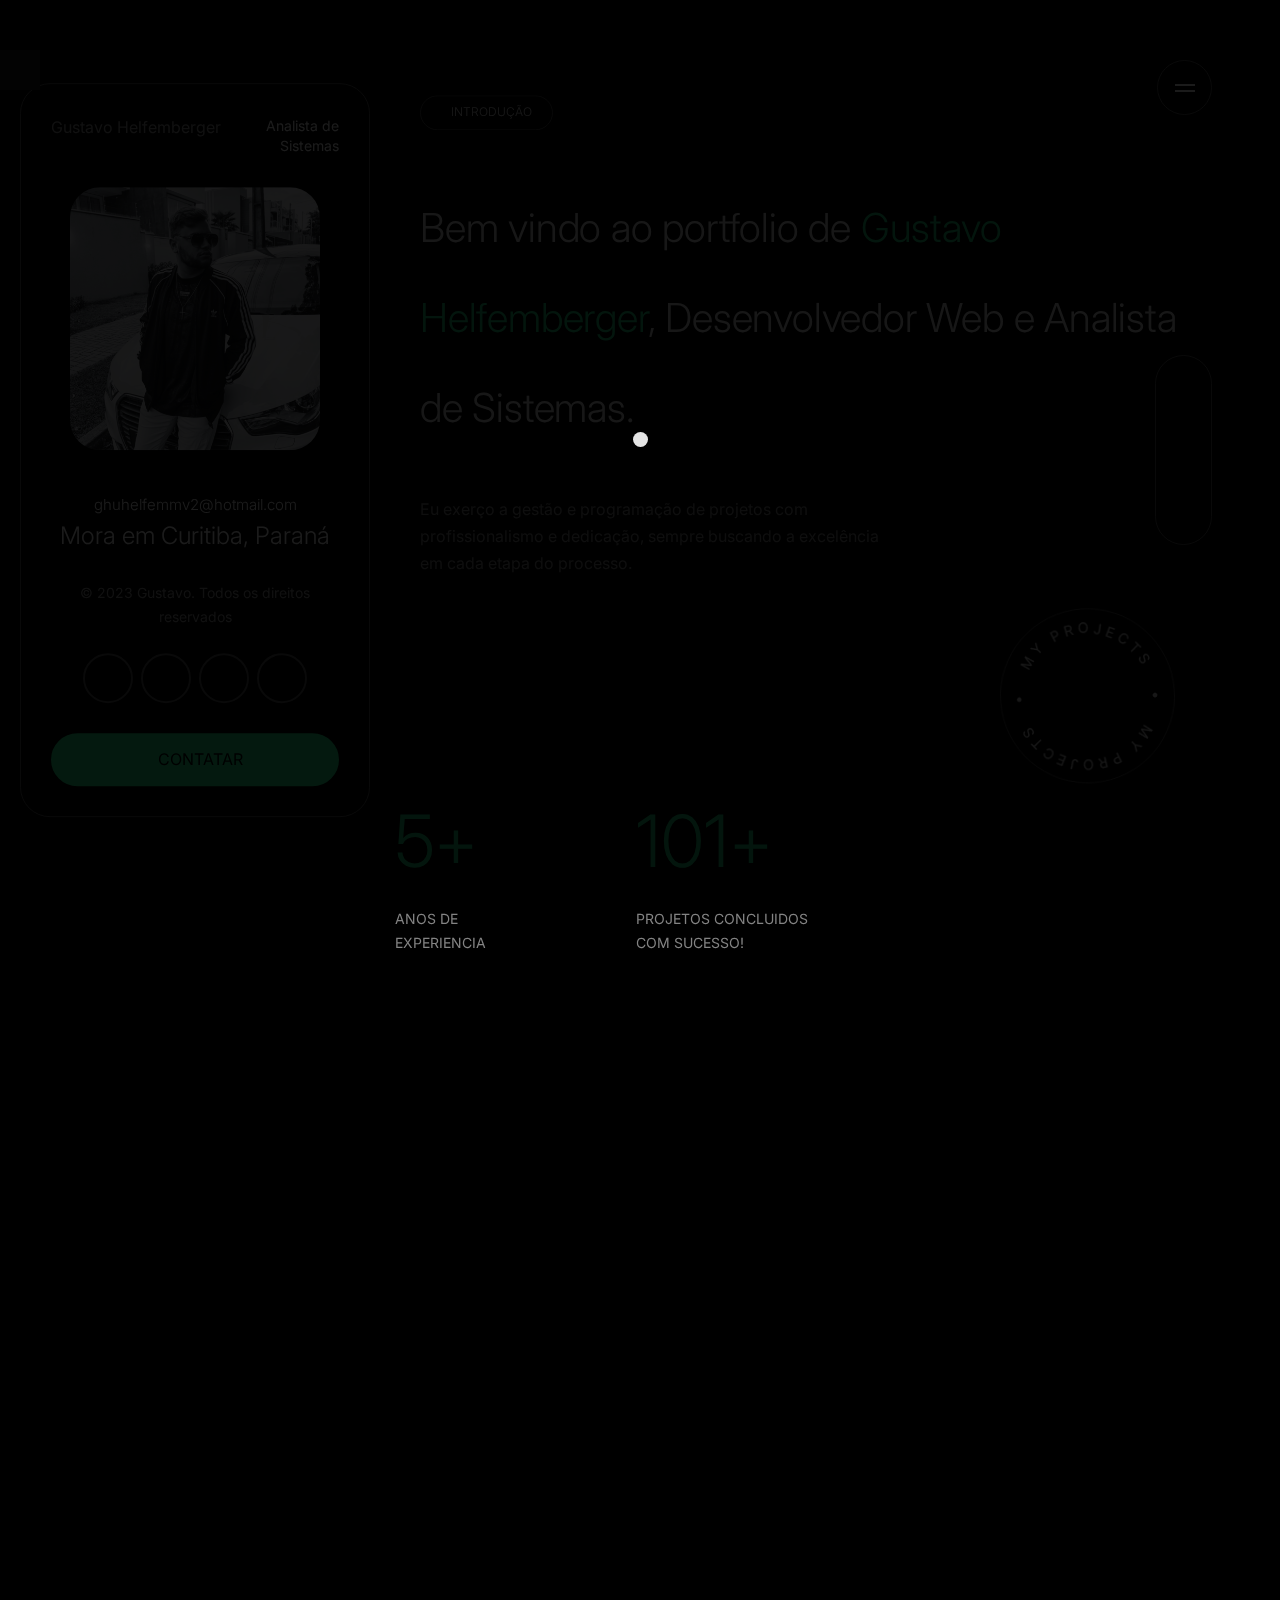
==== home1.html @ d585b307 "." ====
<!DOCTYPE html>
<html lang="en">

<!-- Mirrored from wpriverthemes.com/HTML/drake/home1.html by HTTrack Website Copier/3.x [XR&CO'2014], Sun, 23 Apr 2023 19:50:10 GMT -->
<head>
    <meta charset="UTF-8">
    <meta http-equiv="X-UA-Compatible" content="IE=edge">
    <meta name="viewport" content="width=device-width, initial-scale=1.0">
    <title>Gustavo Helfemberger - Portfolio</title>
    <link rel="icon" type="image/x-icon" href="assets/images/favi.png">

    <!-- Font -->
    <link rel="preconnect" href="https://fonts.googleapis.com/">
    <link rel="preconnect" href="https://fonts.gstatic.com/" crossorigin>
    <link href="https://fonts.googleapis.com/css2?family=Inter:wght@100;200;300;400;500;600;700;800;900&amp;display=swap" rel="stylesheet">

    <!-- Stylesheet -->
    <link rel="stylesheet" href="https://maxst.icons8.com/vue-static/landings/line-awesome/line-awesome/1.3.0/css/line-awesome.min.css">
    <link href="assets/css/bootstrap.min.css" rel="stylesheet">
    <link rel="stylesheet" href="assets/css/owl.carousel.min.css">
    <link rel="stylesheet" href="assets/css/owl.theme.default.min.css">
    <link rel="stylesheet" href="assets/css/animate.min.css">
    <link rel="stylesheet" href="assets/css/smooth-scrollbar.css">
    <link rel="stylesheet" href="assets/css/lightbox.min.css">

    <link rel="stylesheet" href="assets/css/style.css">
    <link rel="stylesheet" href="assets/css/responsive.css">

</head>
<body class="home1-page">

    <video class="body-overlay" muted autoplay loop>
        <source src="assets/images/video1.mp4" type="video/mp4">
    </video>

    <div class="page-loader">
        <div class="bounceball"></div>
    </div>

    <span class="icon-menu">
        <span class="bar"></span>
        <span class="bar"></span>
    </span>

    <div class="global-color">
        <span class="setting-toggle">
            <i class="las la-cog"></i>
        </span>
        <div class="inner">
            <div class="overlay"></div>
            <div class="global-color-option">
                <span class="close-settings">
                    <i class="las la-times"></i>
                </span>
                <h2>Configuração</h2>
                <div class="global-color-option-inner">
                    <p>Cores</p>
                    <div class="color-boxed">
                        <a href="#" class="clr-active" onclick="color1();"></a>
                        <a href="#" onclick="color2();"></a>
                        <a href="#" onclick="color3();"></a>
                        <a href="#" onclick="color4();"></a>
                        <a href="#" onclick="color5();"></a>
                        <a href="#" onclick="color6();"></a>
                        <a href="#" onclick="color7();"></a>
                        <a href="#" onclick="color8();"></a>
                    </div>

                    <p>Background</p>
                    <ul class="themes">
                        <li><a href="index.html">Original</a></li>
                        <li><a href="home1.html">linhas Conectadas</a></li>
                        <li><a href="home2.html">Cinza Solido</a></li>
                        <li><a href="home3.html">Ondas do Mar</a></li>
                        <li><a href="home4.html">Ondulações liquida</a></li>
                        <li><a href="home6.html">Cor Solida</a></li>
                        <li><a href="home5.html">Linhas Simples</a></li>
                    </ul>
                </div>
            </div>
        </div>
    </div>

    <div class="responsive-sidebar-menu">
        <div class="overlay"></div>
        <div class="sidebar-menu-inner">
            <div class="menu-wrap">
                <p>Menu</p>
                <ul class="menu scroll-nav-responsive d-flex">
                    <li>
                        <a class="scroll-to" href="#home">
                            <i class="las la-home"></i> <span>Home</span>
                        </a>
                    </li>
                    <li>
                        <a class="scroll-to" href="#about">
                            <i class="lar la-user"></i> <span>Sobre</span>
                        </a>
                    </li>
                    <li>
                        <a class="scroll-to" href="#resume">
                            <i class="las la-briefcase"></i> <span>Resumo</span>
                        </a>
                    </li>
                    <li>
                        <a class="scroll-to" href="#services">
                            <i class="las la-stream"></i> <span>Serviços</span>
                        </a>
                    </li>
                    <li>
                        <a class="scroll-to" href="#skills">
                            <i class="las la-shapes"></i> <span>Habilidades</span>
                        </a>
                    </li>
                    <li>
                        <a class="scroll-to" href="#portfolio">
                            <i class="las la-grip-vertical"></i> <span>Portfolios</span>
                        </a>
                    </li>
                    <li>
                        <a class="scroll-to" href="#testimonial">
                            <i class="lar la-comment"></i> <span>Avaliações</span>
                        </a>
                    </li>
                    <li>
                        <a class="scroll-to" href="#contact">
                            <i class="las la-envelope"></i> <span>Contato</span>
                        </a>
                    </li>
                </ul>
            </div>


            <div class="sidebar-social">
                <p>Social</p>
                <ul class="social-links d-flex align-items-center">
                    <li>
                        <a href="#"><i class="lab la-twitter"></i></a>
                    </li>
                    <li>
                        <a href="#"><i class="lab la-dribbble"></i></a>
                    </li>
                    <li>
                        <a href="#"><i class="lab la-instagram"></i></a>
                    </li>
                </ul>
            </div>
        </div>
    </div>

    <ul class="menu scroll-nav d-flex">
        <li>
            <a class="scroll-to" href="#home">
                <span>Home</span> <i class="las la-home"></i>
            </a>
        </li>
        <li>
            <a class="scroll-to" href="#about">
                <span>About</span> <i class="lar la-user"></i>
            </a>
        </li>
        <li>
            <a class="scroll-to" href="#resume">
                <span>Resume</span> <i class="las la-briefcase"></i>
            </a>
        </li>
        <li>
            <a class="scroll-to" href="#services">
                <span>Services</span> <i class="las la-stream"></i>
            </a>
        </li>
        <li>
            <a class="scroll-to" href="#skills">
                <span>Skills</span> <i class="las la-shapes"></i>
            </a>
        </li>
        <li>
            <a class="scroll-to" href="#portfolio">
                <span>Portfolios</span> <i class="las la-grip-vertical"></i>
            </a>
        </li>
        <li>
            <a class="scroll-to" href="#testimonial">
                <span>Testimonial</span> <i class="lar la-comment"></i>
            </a>
        </li>
        <li>
            <a class="scroll-to" href="#contact">
                <span>Contact</span> <i class="las la-envelope"></i>
            </a>
        </li>
    </ul>

    <div class="left-sidebar">
        <div class="sidebar-header d-flex align-items-center justify-content-between">
            <p>Gustavo Helfemberger</p>
            <span class="designation">Analista de Sistemas</span>
        </div>
        <img class="me" src="assets/images/me.jpg" alt="Me">
        <h2 id="email1" class="email">ghuhelfemmv2@hotmail.com</h2>
        <h2 class="address">Mora em Curitiba, Paraná</h2>
        <p class="copyright">&copy; 2023 Gustavo. Todos os direitos reservados</p>
        <ul class="social-profile d-flex align-items-center flex-wrap justify-content-center">
            <li>
                <a href="#"><i class="lab la-twitter"></i></a>
            </li>
            <li>
                <a href="#"><i class="lab la-dribbble"></i></a>
            </li>
            <li>
                <a href="#"><i class="lab la-instagram"></i></a>
            </li>
            <li>
                <a href="#"><i class="lab la-github"></i></a>
            </li>
        </ul>
        <a href="#" class="theme-btn">
            <i class="las la-envelope"></i> Contatar
        </a>
    </div>

    <main class="drake-main">
        <div id="smooth-wrapper">
            <div id="smooth-content">

                <div class="left-sidebar">
                    <div class="sidebar-header d-flex align-items-center justify-content-between">
                        <img src="assets/images/logo.png" alt="Logo">
                        <span class="designation">Framer Designer & Developer</span>
                    </div>
                    <img class="me" src="assets/images/me.jpg" alt="Me">
                    <h2 class="email">ghuhelfemmv2@hotmail.com</h2>
                    <h2 class="address"> De Curitiba, Parana</h2>
                    <p class="copyright">&copy; 2023 Gustavo. Todos os direitos reservados</p>
                    <ul class="social-profile d-flex align-items-center flex-wrap justify-content-center">
                        <li>
                            <a href="#"><i class="lab la-twitter"></i></a>
                        </li>
                        <li>
                            <a href="#"><i class="lab la-dribbble"></i></a>
                        </li>
                        <li>
                            <a href="#"><i class="lab la-instagram"></i></a>
                        </li>
                        <li>
                            <a href="#"><i class="lab la-github"></i></a>
                        </li>
                    </ul>
                    <a href="#" class="theme-btn">
                        <i class="las la-envelope"></i> Entrar em Contato!
                    </a>
                </div>

                <section class="hero-section page-section scroll-to-page" id="home">

                    <div class="custom-container">
                        <div class="hero-content content-width">
                            <div class="section-header">
                                <h4 class="subtitle scroll-animation" data-animation="fade_from_bottom">
                                    <i class="las la-home"></i> Introdução
                                </h4>
                                <h1 id="title1" class="scroll-animation" data-animation="fade_from_bottom">Bem vindo ao portfolio de <span>Gustavo Helfemberger</span>, Desenvolvedor Web e Analista de Sistemas.</h1>
                            </div>
                            <p class="scroll-animation" data-animation="fade_from_bottom">Eu exerço a gestão e programação de projetos com profissionalismo e dedicação, sempre buscando a excelência em cada etapa do processo.</p>
                            <a href="#portfolio" 
                                class="go-to-project-btn scroll-to scroll-animation" 
                                data-animation="rotate_up">
                                <img src="assets/images/round-text.png" alt="Rounded Text">
                                <i class="las la-arrow-down"></i>
                            </a>
        
                            <div class="facts d-flex">
                                <div class="left scroll-animation" data-animation="fade_from_left">
                                    <h1>5+</h1>
                                    <p>Anos de <br>Experiencia</p>
                                </div>
                                <div class="right scroll-animation" data-animation="fade_from_right">
                                    <h1>101+</h1>
                                    <p>Projetos concluidos <br>com sucesso!</p>
                                </div>
                            </div>
                        </div>
                    </div>
                </section>
        
                <section class="about-area page-section scroll-to-page" id="about">
                    <div class="custom-container">
                        <div class="about-content content-width">
                            <div class="section-header">
                                <h4 class="subtitle scroll-animation" data-animation="fade_from_bottom">
                                    <i class="lar la-user"></i> Sobre
                                </h4>
                                <h1 class="scroll-animation" data-animation="fade_from_bottom">Transformando ideias em<br>
                                     <span>Soluções Digitais</span></h1>
                            </div>
                            <p class="scroll-animation" data-animation="fade_from_bottom">Comecei minha carreira em 2018 como suporte ao cliente na área de software, onde fui promovido a gerente de suporte e tester de qualidade de sistemas, liderando equipes e garantindo um desempenho excepcional no atendimento ao cliente. Sou apaixonado por desenvolver projetos e possuo amplo conhecimento em HTML, CSS, JavaScript e Git, além de conhecimento em MySQL e PHP. Em 2021, mudei para a área de analista de sistemas, gerenciando projetos e equipes de testes de plataformas web, assegurando a excelência em todas as metas. Minha ampla experiência e habilidades me permitem enfrentar qualquer desafio com confiança e eficiência.</p>
                        </div>
                    </div>
                </section>
        
        
                <section class="resume-area page-section scroll-to-page" id="resume">
                    <div class="custom-container">
                        <div class="resume-content content-width">
                            <div class="section-header">
                                <h4 class="subtitle scroll-animation" data-animation="fade_from_bottom">
                                    <i class="las la-briefcase"></i> Resumo
                                </h4>
                                <h1 class="scroll-animation" data-animation="fade_from_bottom"><span>Experiencia</span></h1>
                            </div>
        
                            <div class="resume-timeline">
                                <div class="item scroll-animation" data-animation="fade_from_right">
                                    <span class="date">2022 - 2023 </span>
                                    <h2>Analista de Sistemas</h2>
                                    <p>Intergalaxy S.A</p>
                                </div>
                                <div class="item scroll-animation" data-animation="fade_from_right">
                                    <span class="date">2020 - 2021</span>
                                    <h2>Gerente de Suporte</h2>
                                    <p>Intergalaxy S.A</p>
                                    <h2>Gerente de T.i</h2>
                                    <p>Intergalaxy S.A</p>
                                </div>
                                <div class="item scroll-animation" data-animation="fade_from_right">
                                    <span class="date">2018 - 2020</span>
                                    <h2>Suporte ao Cliente</h2>
                                    <p>Intergalaxy S.A</p>
                                </div>
                            </div>
        
                        </div>
                    </div>
                </section>
        
        
                <section class="services-area page-section scroll-to-page" id="services">
                    <div class="custom-container">
                        <div class="services-content content-width">
                            <div class="section-header">
                                <h4 class="subtitle scroll-animation" data-animation="fade_from_bottom">
                                    <i class="las la-stream"></i> Especializações
                                </h4>
                                <h1 class="scroll-animation" data-animation="fade_from_bottom">Minhas <span>Especializações</span></h1>
                            </div>
        
                            <div class="services-items">
                                <div class="service-item scroll-animation" data-animation="fade_from_bottom">
                                    <i class="las la-bezier-curve"></i>
                                    <h2>Web developer</h2>
                                    <p>Criação de Sites empresariais personalizados. </p>
                                </div>
                                <div class="service-item scroll-animation" data-animation="fade_from_bottom">
                                    <i class="las la-code"></i>
                                    <h2>Gerente de T.I</h2>
                                    <p>Como gerente de TI, liderava equipes para garantir o funcionamento eficaz dos sistemas e tecnologias, além de tomar decisões estratégicas para atender às necessidades da empresa.</p>

                                </div>
                                <div class="service-item scroll-animation" data-animation="fade_from_bottom">
                                    <i class="las la-bezier-curve"></i>
                                    <h2>Analista de Sistemas</h2>
                                    <p>Como analista de sistemas, sou responsável por analisar e resolver problemas relacionados aos sistemas de informação, identificar requisitos de negócios, modelar processos e especificar requisitos de software.</p>

                                </div>
                            </div>
        
                        </div>
                    </div>
                </section>
        
        
                <section class="skills-area page-section scroll-to-page" id="skills">
                    <div class="custom-container">
                        <div class="skills-content content-width">
                            <div class="section-header">
                                <h4 class="subtitle scroll-animation" data-animation="fade_from_bottom">
                                    <i class="las la-shapes"></i> Minhas Habilidades.
                                </h4>
                                <h1 class="scroll-animation" data-animation="fade_from_bottom">Meus <span>Conhecimentos</span></h1>
                            </div>
        
                            <div class="row skills text-center">
                                <div class="col-md-3 scroll-animation" data-animation="fade_from_left">
                                    <div class="skill">
                                        <div class="skill-inner">
                                            <img src="assets/images/html.png" alt="HTML">
                                            <h1 class="percent">90%</h1>
                                        </div>
                                        <p class="name">HTML</p>
                                    </div>
                                </div>
                                <div class="col-md-3 scroll-animation" data-animation="fade_from_bottom">
                                    <div class="skill">
                                        <div class="skill-inner">
                                            <img src="assets/images/css.png" alt="CSS">
                                            <h1 class="percent">92%</h1>
                                        </div>
                                        <p class="name">CSS</p>
                                    </div>
                                </div>
                                <div class="col-md-3 scroll-animation" data-animation="fade_from_top">
                                    <div class="skill">
                                        <div class="skill-inner">
                                            <img src="assets/images/js.png" alt="JS">
                                            <h1 class="percent">80%</h1>
                                        </div>
                                        <p class="name">JS</p>
                                    </div>
                                </div>
                                <div class="col-md-3 scroll-animation" data-animation="fade_from_right">
                                    <div class="skill">
                                        <div class="skill-inner">
                                            <img src="assets/images/git.png" alt="GIT">
                                            <h1 class="percent">98%</h1>
                                        </div>
                                        <p class="name">GIT</p>
                                    </div>
                                </div>
                                <div class="col-md-3 scroll-animation" data-animation="fade_from_left">
                                    <div class="skill">
                                        <div class="skill-inner">
                                            <img src="assets/images/wordpress.png" alt="WordPress">
                                            <h1 class="percent">86%</h1>
                                        </div>
                                        <p class="name">WordPress</p>
                                    </div>
                                </div>
                                <div class="col-md-3 scroll-animation" data-animation="fade_from_bottom">
                                    <div class="skill">
                                        <div class="skill-inner">
                                            <img src="assets/images/laravel.png" alt="Laravel/PHP">
                                            <h1 class="percent">70%</h1>
                                        </div>
                                        <p class="name">Laravel/PHP</p>
                                    </div>
                                </div>
                            </div>
        
                        </div>
                    </div>
                </section>
        
        
                <section class="portfolio-area page-section scroll-to-page" id="portfolio">
                    <div class="custom-container">
                        <div class="portfolio-content content-width">
                            <div class="section-header">
                                <h4 class="subtitle scroll-animation" data-animation="fade_from_bottom">
                                    <i class="las la-grip-vertical"></i> portfolio
                                </h4>
                                <h1 class="scroll-animation" data-animation="fade_from_bottom">Projetos em <span>Destaques</span></h1>
                            </div>
        
                            <div class="row portfolio-items">
                                <div class="col-md-12 scroll-animation" data-animation="fade_from_bottom">
                                    <div class="portfolio-item portfolio-full">
                                        <div class="portfolio-item-inner">
                                            <a href="assets/images/portfolio1.jpg" data-lightbox="example-1">
                                                <img src="assets/images/portfolio1.jpg" alt="Portfolio">
                                            </a>
        
                                            <ul class="portfolio-categories">
                                                <li>
                                                    <a href="#">Figma</a>
                                                </li>
                                                <li>
                                                    <a href="#">Framer</a>
                                                </li>
                                                <li>
                                                    <a href="#">WordPress</a>
                                                </li>
                                            </ul>
                                        </div>
                                        <h2><a href="#">Bureau - Architecture Studio Website</a></h2>
                                    </div>
                                </div>
        
                                <div class="col-md-6 scroll-animation" data-animation="fade_from_left">
                                    <div class="portfolio-item portfolio-half">
                                        <div class="portfolio-item-inner">
                                            <a href="assets/images/portfolio2.jpg" data-lightbox="example-1">
                                                <img src="assets/images/portfolio2.jpg" alt="Portfolio">
                                            </a>

                                            <img src="assets/images/portfolio2.jpg" alt="Portfolio">
        
                                            <ul class="portfolio-categories">
                                                <li>
                                                    <a href="#">WordPress</a>
                                                </li>
                                                <li>
                                                    <a href="#">Larevel/PHP</a>
                                                </li>
                                            </ul>
                                        </div>
                                        <h2><a href="#">Moonex WordPress Theme</a></h2>
                                    </div>
                                </div>
        
                                <div class="col-md-6 scroll-animation" data-animation="fade_from_right">
                                    <div class="portfolio-item portfolio-half">
                                        <div class="portfolio-item-inner">
                                            <a href="assets/images/portfolio3.jpg" data-lightbox="example-1">
                                                <img src="assets/images/portfolio3.jpg" alt="Portfolio">
                                            </a>
        
                                            <ul class="portfolio-categories">
                                                <li>
                                                    <a href="#">Figma</a>
                                                </li>
                                                <li>
                                                    <a href="#">Webflow</a>
                                                </li>
                                            </ul>
                                        </div>
                                        <h2><a href="#">Taskly Dashboard</a></h2>
                                    </div>
                                </div>
        
                                <div class="col-md-12 scroll-animation" data-animation="fade_from_bottom">
                                    <div class="portfolio-item portfolio-half">
                                        <div class="portfolio-item-inner">
                                            <a href="assets/images/portfolio4.jpg" data-lightbox="example-1">
                                                <img src="assets/images/portfolio4.jpg" alt="portfolio">
                                            </a>
        
                                            <ul class="portfolio-categories">
                                                <li>
                                                    <a href="#">Figma</a>
                                                </li>
                                                <li>
                                                    <a href="#">React</a>
                                                </li>
                                            </ul>
                                        </div>
                                        <h2><a href="#">Hinterland - Real Estate Site Redesign</a></h2>
                                    </div>
                                </div>
        
                                <div class="col-md-12 scroll-animation" data-animation="fade_from_bottom">
                                    <div class="portfolio-item portfolio-half">
                                        <div class="portfolio-item-inner">
                                            <a href="assets/images/portfolio5.jpg" data-lightbox="example-1">
                                                <img src="assets/images/portfolio5.jpg" alt="portfolio">
                                            </a>
        
                                            <ul class="portfolio-categories">
                                                <li>
                                                    <a href="#">Framer</a>
                                                </li>
                                            </ul>
                                        </div>
                                        <h2><a href="#">Lewis Portfolio Framer Template</a></h2>
                                    </div>
                                </div>
                            </div>
        
                        </div>
                    </div>
                </section>
        
        
                <section class="testimonial-area page-section scroll-to-page" id="testimonial">
                    <div class="custom-container">
                        <div class="testimonial-content content-width">
                            <div class="section-header">
                                <h4 class="subtitle scroll-animation" data-animation="fade_from_bottom">
                                    <i class="lar la-comment"></i> Avaliações
                                </h4>
                                <h1 class="scroll-animation" data-animation="fade_from_bottom">Trusted by <span>Hundered Clients</span></h1>
                            </div>
        
                            <div class="testimonial-slider-wrap scroll-animation" data-animation="fade_from_bottom">
                                <div class="owl-carousel testimonial-slider owl-theme">
                                    <div class="testimonial-item">
                                        <div class="testimonial-item-inner">
                                            <div class="author d-flex align-items-center">
                                                <img src="assets/images/testimonial-1.jpg" alt="portfolio">
                                                <div class="right">
                                                    <h3>Madepack</h3>
                                                    <p class="designation">CEO of <span>IBM Global</span></p>
                                                </div>
                                            </div>
                                            <p>Lorem ipsum dolor sit amet consectetur adipisicing elit. Placeat quae obcaecati unde iure aliquam provident rem adipisci odio sequi aspernatur nobis possimus quos numquam, dicta laborum assumenda dolorem, cumque earum?</p>
        
                                            <a href="#" class="project-btn">Project</a>
                                        </div>
                                    </div>
                                    <div class="testimonial-item">
                                        <div class="testimonial-item-inner">
                                            <div class="author d-flex align-items-center">
                                                <img src="assets/images/testimonial-2.jpg" alt="portfolio">
                                                <div class="right">
                                                    <h3>Madepack</h3>
                                                    <p class="designation">Product Management of <span>Invision App Inc</span></p>
                                                </div>
                                            </div>
                                            <p>Lorem, ipsum dolor sit amet consectetur adipisicing elit. Odio animi fugit tempora dignissimos iusto est natus eligendi possimus saepe laudantium illo ratione quae, tenetur, exercitationem at, ea accusamus aliquid deserunt.</p>
        
                                            <a href="#" class="project-btn">Project</a>
                                        </div>
                                    </div>
                                    <div class="testimonial-item">
                                        <div class="testimonial-item-inner">
                                            <div class="author d-flex align-items-center">
                                                <img src="assets/images/testimonial-3.jpg" alt="portfolio">
                                                <div class="right">
                                                    <h3>madepack</h3>
                                                    <p class="designation">Director of <span>Envato LLC</span></p>
                                                </div>
                                            </div>
                                            <p>Lorem, ipsum dolor sit amet consectetur adipisicing elit. Minus doloremque architecto unde labore obcaecati laudantium maxime accusantium quibusdam ipsum corrupti quis necessitatibus eaque ratione perferendis odit, voluptas a suscipit incidunt.</p>
        
                                            <a href="#" class="project-btn">Project</a>
                                        </div>
                                    </div>
                                </div>
                                <div class="testimonial-footer-nav">
                                    <div class="testimonial-nav d-flex align-items-center">
                                        <button class="prev"><i class="las la-angle-left"></i></button>
                                        <div id="testimonial-slide-count"></div>
                                        <button class="next"><i class="las la-angle-right"></i></button>
                                    </div>
                                </div>
                            </div>
        
                            <div class="clients-logos">
                                <h4 class="scroll-animation" data-animation="fade_from_bottom">work with 60+ brands worldwide</h4>
                                <div class="row align-items-center">
                                    <div class="col-md-3 scroll-animation" data-animation="fade_from_left">
                                        <img src="assets/images/client-1.png" alt="client">
                                    </div>
                                    <div class="col-md-3 scroll-animation" data-animation="fade_from_bottom">
                                        <img src="assets/images/client-2.png" alt="client">
                                    </div>
                                    <div class="col-md-3 scroll-animation" data-animation="fade_from_top">
                                        <img src="assets/images/client-3.png" alt="client">
                                    </div>
                                    <div class="col-md-3 scroll-animation" data-animation="fade_from_right">
                                        <img src="assets/images/client-4.png" alt="client">
                                    </div>
                                    <div class="col-md-3 scroll-animation" data-animation="fade_from_left">
                                        <img src="assets/images/client-5.png" alt="client">
                                    </div>
                                    <div class="col-md-3 scroll-animation" data-animation="fade_from_bottom">
                                        <img src="assets/images/client-6.png" alt="client">
                                    </div>
                                    <div class="col-md-3 scroll-animation" data-animation="fade_from_top">
                                        <img src="assets/images/client-7.png" alt="client">
                                    </div>
                                    <div class="col-md-3 scroll-animation" data-animation="fade_from_right">
                                        <img src="assets/images/client-8.png" alt="client">
                                    </div>
                                </div>
                            </div>
        
                        </div>
                    </div>
                </section>
        
        
                <section class="pricing-area page-section scroll-to-page" id="pricing">
                    <div class="custom-container">
                        <div class="pricing-content content-width">
                            <div class="section-header">
                                <h4 class="subtitle scroll-animation" data-animation="fade_from_bottom">
                                    <i class="las la-dollar-sign"></i> Preço
                                </h4>
                                <h1 class="scroll-animation" data-animation="fade_from_bottom">Meu <span>Preço</span></h1>
                            </div>
        
                            <div class="pricing-table-items">
                                <div class="row">
                                    <div class="col-md-6 scroll-animation" data-animation="fade_from_left">
                                        <div class="pricing-table">
                                            <div class="pricing-table-header">
                                                <div class="top d-flex justify-content-between align-items-start">
                                                    <h4>basic</h4>
                                                    <p class="text-right">Para pequenos projetos!<br>
                                                       </p>
                                                </div>
                                                <h1>R$50<span>/ Horas</span></h1>
                                            </div>
                                            <ul class="feature-lists">
                                                <li>Precisamos do seu wireframe.</li>
                                                <li>Trabalho remoto/online.</li>
                                                <li>Trabalho nos dias úteis, sem fim de semana.</li>
                                                <li>Adicional de R$20 por hora em alterações solicitada.</li>
                                                <li>Suporte por 6 meses.</li>
                                            </ul>
                                            <a href="#" class="theme-btn">pick this package</a>
                                        </div>
                                    </div>
                                    <div class="col-md-6 scroll-animation" data-animation="fade_from_right">
                                        <div class="pricing-table">
                                            <div class="pricing-table-header">
                                                <div class="top d-flex justify-content-between align-items-start">
                                                    <h4>premium</h4>
                                                    <p class="text-right">Para projetos grandes!<br></p>
                                                </div>
                                                <h1>R$80 <span>/ Horas</span></h1>
                                            </div>
                                            <ul class="feature-lists">
                                                <li>Não é necessário wireframe ou qualquer coisa do tipo.</li>
                                                <li>Trabalho remoto/online.</li>
                                                <li>Trabalho nos finais de semana também.</li>
                                                <li>Suporte por 12 meses.</li>
                                                <li>Seu projeto sempre será prioridade.</li>
                                            </ul>
                                            <a href="#" class="theme-btn">pick this package</a>
                                        </div>
                                    </div>
                                </div>
                                <p class="info scroll-animation" data-animation="fade_from_bottom">
                                    Não encontre nenhum pacote compatível com o seu plano!<br>
                                    Quer configurar um novo pacote feito sob medida apenas para você?. <a href="#">Contate Agora!</a>
                                </p>
                            </div>
        
                        </div>
                    </div>
                </section>


                <section class="contact-area page-section scroll-content" id="contact">
                    <div class="custom-container">
                        <div class="contact-content content-width">
                            <div class="section-header">
                                <h4 class="subtitle scroll-animation" data-animation="fade_from_bottom">
                                    <i class="las la-dollar-sign"></i> Contato
                                </h4>
                                <h1 class="scroll-animation" data-animation="fade_from_bottom">Vamos Trabalhar <span>Juntos!</span></h1>
                            </div>
                            <h3 class="scroll-animation" data-animation="fade_from_bottom">ghuhelfemmv2@hotmail.com</h3>
                            <p id="required-msg">* Os campos marcados são de preenchimento obrigatório.</p>

                            <form class="contact-form scroll-animation" data-animation="fade_from_bottom" method="POST" action="https://wpriverthemes.com/HTML/drake/mailer.php">
                                <div class="alert alert-success messenger-box-contact__msg" style="display: none" role="alert">
                                    Sua mensagem foi enviada com sucesso.
                                </div>
                                <div class="row">
                                    <div class="col-md-6">
                                        <div class="input-group">
                                            <label for="full-name">Nome Completo <sup>*</sup></label>
                                            <input type="text" name="full-name" id="full-name" placeholder="Seu nome Completo">
                                        </div>
                                    </div>
                                    <div class="col-md-6">
                                        <div class="input-group">
                                            <label for="email">Email <sup>*</sup></label>
                                            <input type="email" name="email" id="email" placeholder="Seu email">
                                        </div>
                                    </div>
                                    <div class="col-md-6">
                                        <div class="input-group">
                                            <label for="phone-number">Whatsapp <span>(Opcional)</span></label>
                                            <input type="text" name="phone-number" id="phone-number" placeholder="Seu numero de whatsapp">
                                        </div>
                                    </div>
                                    <div class="col-md-6">
                                        <div class="input-group">
                                            <label for="subject">Assunto <sup>*</sup></label>
                                            <select name="subject" id="subject">
                                                <option value="">Selecione o tipo de Assunto</option>
                                                <option value="subject1">Duvidas</option>
                                                <option value="subject2">Desejo contratar você</option>
                                                <option value="subject3">Desejo serviços freelancers</option>

                                            </select>
                                        </div>
                                    </div>
                                    <div class="col-md-12">
                                        <div class="input-group">
                                            <label for="budget">Nome da sua Empresa <span>(opcional)</span></label>
                                            <input type="number" name="budget" id="budget" placeholder="Descreva o nome do seu Projeto">
                                        </div>
                                    </div>
                                    <div class="col-md-12">
                                        <div class="input-group">
                                            <label for="message">Mensagem</label>
                                            <textarea name="message" id="message" placeholder="Escreva uma breve Mensagem"></textarea>
                                        </div>
                                    </div>
                                    <div class="col-md-12">
                                        <div class="input-group upload-attachment">
                                            <div>
                                                <label for="upload-attachment">
                                                    <i class="las la-cloud-upload-alt"></i> Adicionar Arquivo
                                                    <input type="file" name="file" id="upload-attachment">
                                                </label>
                                                
                                            </div>
                                            
                                        </div>
                                    </div>
                                    <div class="col-md-12">
                                        <div class="input-group submit-btn-wrap">
                                            <button class="theme-btn" name="submit" type="submit" id="submit-form">Enviar Mensagem</button>
                                        </div>
                                    </div>
                                </div>
                            </form>

                        </div>
                    </div>
                </section>
            </div>
        </div>
    </main>
    

    <script src="assets/js/jquery.js"></script>
    <script src="assets/js/bootstrap.bundle.min.js"></script>
    <script src="assets/js/owl.carousel.js"></script>
    <script src="assets/js/gsap.min.js"></script>
    <script src="assets/js/ScrollTrigger.min.js"></script>
    <script src="assets/js/ScrollToPlugin.min.js"></script>
    <script src="assets/js/lightbox.min.js"></script>
    
    <script src="assets/js/main.js"></script>
    <script src="assets/js/ajax-form.js"></script>
    <script src="assets/js/color.js"></script>

</body>

<!-- Mirrored from wpriverthemes.com/HTML/drake/index.html by HTTrack Website Copier/3.x [XR&CO'2014], Sun, 23 Apr 2023 19:50:07 GMT -->
</html>
---- assets/css/smooth-scrollbar.css ----
scrollbar,[scrollbar],[data-scrollbar]{display:block;position:relative;overflow:scroll}scrollbar .scroll-content,[scrollbar] .scroll-content,[data-scrollbar] .scroll-content{-webkit-transform:translate3d(0,0,0);transform:translate3d(0,0,0);will-change:transform}scrollbar.scrolling .scroll-content,[scrollbar].scrolling .scroll-content,[data-scrollbar].scrolling .scroll-content{pointer-events:none}scrollbar.scrolling .scroll-content .scroll-content,[scrollbar].scrolling .scroll-content .scroll-content,[data-scrollbar].scrolling .scroll-content .scroll-content{pointer-events:auto}scrollbar .scrollbar-track,[scrollbar] .scrollbar-track,[data-scrollbar] .scrollbar-track{position:absolute;opacity:0;z-index:1;-webkit-transition:opacity .5s 1s ease-out,background .5s ease-out;transition:opacity .5s 1s ease-out,background .5s ease-out;background:0 0}scrollbar .scrollbar-track.show,[scrollbar] .scrollbar-track.show,[data-scrollbar] .scrollbar-track.show,scrollbar .scrollbar-track:hover,[scrollbar] .scrollbar-track:hover,[data-scrollbar] .scrollbar-track:hover{opacity:1;-webkit-transition-delay:0s;transition-delay:0s}scrollbar .scrollbar-track:hover,[scrollbar] .scrollbar-track:hover,[data-scrollbar] .scrollbar-track:hover{background:rgba(222,222,222,.75)}scrollbar .scrollbar-track-x,[scrollbar] .scrollbar-track-x,[data-scrollbar] .scrollbar-track-x{bottom:0;left:0;width:100%;height:8px}scrollbar .scrollbar-track-y,[scrollbar] .scrollbar-track-y,[data-scrollbar] .scrollbar-track-y{top:0;right:0;width:8px;height:100%}scrollbar .scrollbar-thumb,[scrollbar] .scrollbar-thumb,[data-scrollbar] .scrollbar-thumb{position:absolute;top:0;left:0;width:8px;height:8px;background:rgba(0,0,0,.5);border-radius:4px}
---- assets/css/style.css ----
/* 
    -- Table of Content --

    * 01 - Menu
    * 02 - Responsive Sidebar Menu
    * 03 - Global Color
    * 04 - Header
    * 05 - Section Header
    * 06 - Left Sidebar
    * 07 - Hero Section
    * 08 - Home 3
    * 09 - Home 5
    * 10 - About
    * 11 - Resume
    * 12 - Services
    * 13 - Skills
    * 14 - Portfolio
    * 15 - Testimonial
    * 16 - Client
    * 17 - Pricing Table
    * 18 - Contact
    * 19 - Breadcrumb
    * 20 - Blog items
    * 21 - Blog Style 2
    * 22 - Blog Details
    * 23 - Comment
    * 24 - Comment Form
    * 25 - Footer
    * @Keyframe

*/
:root {
    --primary_color: #28e98c;
}
*,*::before,*::after {
    margin: 0;
    padding: 0;
    box-sizing: border-box;
}

body {
    font-family: 'Inter', sans-serif;
    font-size: 16px;
    scroll-behavior: smooth;
    color: #999999;
    background: #1f1f1f;
    line-height: 1.7;
    overflow-x: hidden;
    height: 100vh;
}
.bg-white {
    background: #fff;
}
img {
    max-width: 100%;
}
a {
    text-decoration: none;
}
.text-right {
    text-align: right;
}
ul {
    list-style: none;
    margin: 0;
    padding: 0;
}
.content-width {
    max-width: 770px;
    width: 100%;
    margin-left: auto;
}
.theme-btn {
    background: var(--primary_color);
    color: #000000;
    display: block;
    text-align: center;
    padding: 11px 58px 10px 58px;
    display: inline-flex;
    align-items: center;
    border-radius: 30px;
    justify-content: center;
    text-transform: uppercase;
    border: none;
    transition: .3s;
    cursor: pointer;
    border: 2px solid var(--primary_color);
}
.theme-btn i {
    font-size: 24px;
    margin-right: 10px;
    display: block;
    margin-bottom: 3px;
}
.theme-btn:hover {
    background: none;
    color: var(--primary_color);
}
.custom-container {
    max-width: 1130px;
    padding: 0 15px;
    margin: auto;
}
#title1{
    font-size: 40px;
    
}

#email1{
    font-size: 15px;
}

.subtitle {
    font-size: 12px;
    color: #ffffff;
    text-transform: uppercase;
    font-weight: 300;
    margin: 0;
    border: 1px solid #565656;
    padding: 9px 20px;
    border-radius: 30px;
    margin-bottom: 53px;
    display: inline-flex;
    align-items: center;
}
.subtitle i {
    margin-bottom: 1px;
    font-size: 14px;
    margin-right: 10px;
}

.page-loader {
    position: fixed;
    left: 0;
    top: 0;
    width: 100%;
    height: 100%;
    z-index: 10000;
    background: #000;
    display: flex;
    align-items: center;
    justify-content: center;
}
.page-loader .bounceball {
    position: relative;
    display: inline-block;
    height: 37px;
    width: 15px;
}
.page-loader .bounceball:before {
    position: absolute;
    content: '';
    display: block;
    top: 0;
    width: 15px;
    height: 15px;
    border-radius: 50%;
    background-color: #fff;
    transform-origin: 50%;
    animation: bounceLoader 500ms alternate infinite ease;
}


/* Icon Menu */
.icon-menu {
    position: absolute;
    right: 68px;
    top: 60px;
    width: 55px;
    height: 55px;
    border-radius: 50%;
    display: flex;
    flex-direction: column;
    border: 1px solid #575757;
    align-items: center;
    justify-content: center;
    gap: 4px;
    cursor: pointer;
    transition: .3s;
    background: #1f1f1f;
    z-index: 99;
}
.icon-menu span {
    width: 20px;
    display: block;
    height: 2px;
    background: #fff;
    transition: .3s;
}
.icon-menu:hover {
    border-color: var(--primary_color);
}
.icon-menu:hover span {
    background: var(--primary_color);
}


#scroll-section {
    /* overflow-x: hidden !important;
    overflow-y: auto !important; */
    /* width: 100%; */
    /* height: 100%; */
    /* height: 100vh; */
}
.scroll-content {
    /* transform: translate(0) !important; */
}
main.drake-main {
    /* inset: 0px;
    width: 100%;
    height: 100vh;
    position: fixed; */
    /* overflow: hidden; */
}
.page-section {
    overflow: hidden;
}


/* 01 - Menu */
.menu {
    flex-direction: column;
    border: 1px solid #575757;
    border-radius: 30px;
    position: fixed;
    right: 68px;
    top: 322px;
    /* width: 55px; */
    text-align: center;
    gap: 20px;
    padding: 24px 0;
    background: #1f1f1f;
    z-index: 20;
}
.menu li .scroll-to,
.menu li a {
    display: block;
    position: relative;
    /* padding: 10px 10px; */
    width: 55px;
    transition: .3s;
    color: #999999;
    cursor: pointer;
}
.menu li a.active,
.menu li a:hover,
.menu li .scroll-to.active,
.menu li .scroll-to:hover {
    color: var(--primary_color);
}
.menu li .scroll-to:hover span,
.menu li a:hover span {
    opacity: 1;
    visibility: visible;
}
.menu li .scroll-to i,
.menu li a i {
    font-size: 20px;
    display: block;
}
.menu li .scroll-to span,
.menu li a span {
    position: absolute;
    transition: .3s;
    font-size: 12px;
    background: #404042;
    right: 100%;
    color: #fff;
    display: block;
    padding: 3px 8px;
    border-radius: 5px;
    visibility: hidden;
    opacity: 0;
}
.menu li .scroll-to span::before,
.menu li a span::before {
    content: '';
    width: 10px;
    height: 10px;
    background: #404042;
    position: absolute;
    right: -3px;
    top: 50%;
    transform: rotate(54deg) skew(-8deg, -39deg);
    margin-top: -5px;
    z-index: -1;
}

/* 02 - Responsive Sidebar Menu */
.responsive-sidebar-menu {
    position: fixed;
    left: 0;
    top: 0;
    width: 100%;
    height: 100%;
    z-index: 99;
    opacity: 0;
    visibility: hidden;
    transition: .2s;
}
.responsive-sidebar-menu.active {
    opacity: 1;
    visibility: visible;
}
.global-color .inner .overlay,
.responsive-sidebar-menu .overlay {
    position: absolute;
    left: 0;
    top: 0;
    width: 100%;
    height: 100%;
    z-index: -1;
    background: #565656;
    opacity: 0.5;
}
.responsive-sidebar-menu .sidebar-menu-inner {
    max-width: 345px;
    width: 100%;
    margin-left: auto;
    background: #191919;
    height: 100%;
    overflow-x: hidden;
    padding-top: 50px;
    margin-right: -250px;
    transition: .3s;
}
.responsive-sidebar-menu.active .sidebar-menu-inner {
    margin-right: 0;
}
.responsive-sidebar-menu .sidebar-menu-inner .menu-wrap {
    width: 46%;
    margin: auto;
}
.responsive-sidebar-menu .sidebar-menu-inner .menu-wrap p {
    font-size: 18px;
}
.responsive-sidebar-menu .sidebar-menu-inner .menu-wrap .menu {
    position: relative;
    right: auto;
    left: 0;
    top: 0;
    transform: translateY(0);
    background: none;
    border-radius: 0;
    border: none;
    margin-bottom: 30px;
}
.responsive-sidebar-menu .sidebar-menu-inner .menu-wrap .menu li a {
    display: flex;
    align-items: center;
    gap: 10px;
}
.responsive-sidebar-menu .sidebar-menu-inner .menu-wrap .menu li a:hover span {
    color: #fff;
}
.responsive-sidebar-menu .sidebar-menu-inner .menu-wrap .menu li a i {
    margin-bottom: 2px;
}
.responsive-sidebar-menu .sidebar-menu-inner .menu-wrap .menu li a span {
    position: relative;
    right: 0;
    opacity: 1;
    visibility: visible;
    color: #999999;
    background: none;
    margin: 0;
    padding: 0;
    border-radius: 0;
}
.responsive-sidebar-menu .sidebar-menu-inner .menu-wrap .menu li a span::before {
    display: none
}
.responsive-sidebar-menu .sidebar-menu-inner .menu-wrap .menu li a.active span {
    color: #fff;
}
.responsive-sidebar-menu .sidebar-menu-inner .global-color-option,
.responsive-sidebar-menu .sidebar-menu-inner .sidebar-social {
    width: 46%;
    margin: auto;
}
.responsive-sidebar-menu .sidebar-menu-inner .sidebar-social ul {
    gap: 15px;
}
.responsive-sidebar-menu .sidebar-menu-inner .sidebar-social ul li a {
    color: #999999;
    transition: .3s;
    font-size: 16px;
}
.responsive-sidebar-menu .sidebar-menu-inner .sidebar-social ul li a:hover {
    color: var(--primary_color);
}

/* 03 - Global Color */
.global-color {
    position: fixed;
    left: 0;
    top: 50px;
    z-index: 100;
}
.global-color .inner {
    position: fixed;
    left: 0;
    top: 0;
    width: 100%;
    height: 100%;
    z-index: 99;
    opacity: 0;
    visibility: hidden;
    transition: .2s;
}
.global-color.active .inner {
    opacity: 1;
    visibility: visible;
}
.global-color .setting-toggle {
    width: 40px;
    height: 40px;
    display: flex;
    align-items: center;
    justify-content: center;
    font-size: 20px;
    cursor: pointer;
    background: #1f1f1f;
}
.global-color .inner .global-color-option .close-settings {
    position: absolute;
    right: 20px;
    top: 20px;
    color: #fff;
    font-size: 20px;
}
.global-color .inner .global-color-option .global-color-option-inner p {
    text-transform: uppercase;
    font-size: 13px;
    color: #fff;
    line-height: 1.2;
    margin-bottom: 25px;
}
.global-color .inner .global-color-option .global-color-option-inner .themes {
    display: flex;
    flex-wrap: wrap;
    padding-top: 30px;
}
.global-color .inner .global-color-option .global-color-option-inner .themes li {
    margin-right: 80px;
    margin-bottom: 55px;
}
.global-color .inner .global-color-option .global-color-option-inner .themes li a {
    font-size: 14px;
    color: #fff;
    font-weight: 500;
    display: block;
    line-height: 1.2;
    position: relative;
}
.global-color .inner .global-color-option .global-color-option-inner .themes li a::before {
    content: '';
    width: 100%;
    height: 1px;
    background: #fff;
    position: absolute;
    left: 0;
    top: 50%;
    opacity: 0;
    transition: .3s;
}
.global-color .inner .global-color-option .global-color-option-inner .themes li a:hover::before,
.global-color .inner .global-color-option .global-color-option-inner .themes li.active a::before {
    opacity: 1;
}
.global-color .inner .global-color-option {
    max-width: 1043px;
    width: 100%;
    margin-left: auto;
    background: #191919;
    height: 100%;
    overflow-x: hidden;
    padding-top: 50px;
    margin-right: -400px;
    transition: .4s;
    padding: 134px;
}
.global-color .inner .global-color-option h2 {
    color: #fff;
    font-weight: 200;
    font-size: 34px;
    line-height: 1.2;
    margin-bottom: 80px;
}
.global-color.active .inner .global-color-option {
    margin-right: 0;
}
.global-color .global-color-option .color-boxed {
    display: flex;
    align-items: center;
    flex-wrap: wrap;
    gap: 26px;
    margin-bottom: 105px;
    padding-top: 30px;
}
.global-color .global-color-option .color-boxed a {
    display: block;
    width: 30px;
    height: 30px;
    border-radius: 50%;
    position: relative;
    background: #28e98c;
}
.global-color .global-color-option .color-boxed a::before {
    content: '';
    border: 1px solid #fff;
    position: absolute;
    border-radius: 50%;
    width: calc(100% + 10px);
    height: calc(100% + 10px);
    left: 50%;
    top: 50%;
    transform: translate(-50%, -50%);
    opacity: 0;
    transition: .3s;
}
.global-color .global-color-option .color-boxed a::after {
    content: '';
    position: absolute;
    border: none;
    transform: translate(-50%, -50%);
    width: 4px;
    height: 4px;
    left: 50%;
    top: 50%;
    background: #fff;
    border-radius: 50%;
    opacity: 0;
}
.global-color .global-color-option .color-boxed a.clr-active::after,
.global-color .global-color-option .color-boxed a:hover::after,
.global-color .global-color-option .color-boxed a:hover::before,
.global-color .global-color-option .color-boxed a.clr-active::before {
    opacity: 1;
}
.global-color .global-color-option .color-boxed a:nth-child(2) {
    background: #e4af12;
}
.global-color .global-color-option .color-boxed a:nth-child(3) {
    background: #fe6f1d;
}
.global-color .global-color-option .color-boxed a:nth-child(4) {
    background: #14c5fd;
}
.global-color .global-color-option .color-boxed a:nth-child(5) {
    background: #c0c0c0;
}
.global-color .global-color-option .color-boxed a:nth-child(6) {
    background: #1338f3;
}
.global-color .global-color-option .color-boxed a:nth-child(7) {
    background: #f31313;
}
.global-color .global-color-option .color-boxed a:nth-child(8) {
    background: #ff99cc;
}
.global-color .global-color-option .color-boxed a:nth-child(9) {
    background: #cceb00;
}
.global-color .global-color-option .color-boxed a i {
    font-size: 14px;
}


/* 04 - Header */
.header-area {
    background: #1f1f1f;
    position: sticky;
    top: 0;
    z-index: 100;
    padding: 25px 0;
}
.header-area .logo {
    display: block;
}
.header-area .logo img {
    display: block;
}
.header-area nav {
    transition: .3s;
}
.header-area nav .nav-menu {
    gap: 25px;
    display: flex;
}
.header-area nav .nav-menu li {
    position: relative;
}
.header-area nav .nav-menu li .toggle-sub-dropdown,
.header-area nav .nav-menu li .toggle-dropdown {
    display: none;
    width: 35px;
    text-align: center;
}
.header-area nav .nav-menu li .dropdown {
    position: absolute;
    left: 0;
    width: 200px;
    background: #000;
    box-shadow: 1px 6px 20px rgb(0 0 0 / 20%);
    transition: .3s;
    opacity: 0;
    visibility: hidden;
    padding: 5px 0;
}
.header-area nav .nav-menu li .dropdown li a {
    padding: 8px 15px;
    line-height: 1.2;
}
.header-area nav .nav-menu li:hover > .dropdown {
    opacity: 1;
    visibility: visible;
}
.header-area nav .nav-menu li .dropdown li .dropdown {
    left: 100%;
    top: 0;
}
.header-area nav .nav-menu li a {
    color: #fff;
    display: block;
    transition: .3s;
    padding: 8px 0;
}
.header-area nav .nav-menu li a:hover {
    color: var(--primary_color);
}
.header-area .header-right .show-menu-toggle {
    display: none;
    width: 40px;
    height: 40px;
    border-radius: 4px;
    align-items: center;
    justify-content: center;
    font-size: 20px;
    cursor: pointer;
    color: #fff;
    border: 1px solid rgb(255 255 255 / 30%);
    margin-left: auto;
}
.header-area nav .close-menu {
    display: none;
    cursor: pointer;
    position: absolute;
    right: 30px;
    top: 30px;
    font-size: 25px;
    cursor: pointer;
    color: #fff;
}


/* 05 - Section Header */
.section-header h1 {
    font-size: 48px;
    line-height: 60px;
    color: #fff;
    font-weight: 300;
    margin-bottom: 33px;
}
.section-header h1 span {
    color: var(--primary_color);
}


/* 06 - Left Sidebar */
.left-sidebar {
    max-width: 485px;
    width: 100%;
    border-radius: 30px;
    border: 1px solid #565656;
    position: fixed;
    left: 20px;
    top: 50%;
    transform: translateY(-50%);
    padding: 50px;
    z-index: 10;

}
.drake-main .left-sidebar {
    display: none;
}
.left-sidebar > img.me {
    border-radius: 30px;
    display: block;
    margin-bottom: 56px;
}
.left-sidebar .sidebar-header {
    margin-bottom: 65px;
}
.left-sidebar .sidebar-header .designation {
    max-width: 110px;
    text-align: right;
    color: #fff;
    font-size: 14px;
    font-weight: 400;
}
.left-sidebar h2 {
    font-size: 24px;
    color: #fff;
    text-align: center;
    font-weight: 300;
}
.left-sidebar .address {
    margin-bottom: 30px;
}
.left-sidebar .copyright {
    font-size: 14px;
    text-align: center;
    margin-bottom: 45px;
}
.left-sidebar .social-profile {
    gap: 8px;
    margin-bottom: 118px;
}
.left-sidebar .social-profile li a {
    display: block;
    width: 50px;
    height: 50px;
    line-height: 46px;
    text-align: center;
    border: 2px solid #565656;
    border-radius: 50%;
    color: #999999;
    font-size: 20px;
    transition: .3s;
}
.left-sidebar .social-profile li a:hover {
    color: var(--primary_color);
    border-color: var(--primary_color);
}
.left-sidebar .theme-btn {
    width: 100%;
}



/* 07 - Hero Section */
.hero-section {
    padding: 68px 0;
    position: relative;
    overflow: hidden;
}
.hero-section .hero-content {
    position: relative;
    z-index: 3;
}
.hero-section .hero-content h1 {
    font-size: 78px;
    letter-spacing: -0.2px;
    line-height: 90px;
    margin-bottom: 43px;
    font-weight: 300;
}
.hero-section .hero-content h1 span {
    color: var(--primary_color);
}
.hero-section .hero-content > p {
    max-width: 480px;
    margin-bottom: 31px;
}
.hero-section .hero-content .go-to-project-btn {
    width: 175px;
    height: 175px;
    display: flex;
    align-items: center;
    justify-content: center;
    margin-left: auto;
    border-radius: 50%;
    border: 1px solid #575757;
    position: relative;
    overflow: hidden;
    margin-right: 15px;
}
.hero-section .hero-content .go-to-project-btn img {
    display: block;
    animation: rotating 6s infinite linear;
}
.hero-section .hero-content .go-to-project-btn i {
    position: absolute;
    color: #fff;
    font-size: 40px;
    display: block;
}
.hero-section .hero-content .facts {
    gap: 100px;
    margin-top: 55px;
}
.hero-section .hero-content .facts h1 {
    font-size: 72px;
    color: var(--primary_color);
    line-height: 56px;
    margin-bottom: 38px;
}
.hero-section .hero-content .facts p {
    font-size: 14px;
    line-height: 24px;
    text-transform: uppercase;
}

/* 08 - Home 3 */
.home1-page,
.home5-page,
.home6-page {
    background: #000;
}
.home-3 {
    overflow: hidden;
}
.home-3:before {
    content: '';
    background: #000;
    position: absolute;
    left: 0;
    top: 0;
    width: 100%;
    height: 100%;
    z-index: 1;
    opacity: 0.6;
}
.home1-page .menu,
.home5-page .menu,
.home6-page .menu,

.home1-page .icon-menu,
.home5-page .icon-menu,
.home6-page .icon-menu {
    background: #000000;
}
/* 09 - Home 5 */
body .body-overlay {
    position: fixed;
    left: 0;
    top: 0;
    width: 100%;
    height: 100%;
    object-fit: cover;
    z-index: -1;
}
.home2-page .body-overlay,
.home3-page .body-overlay {
    opacity: 0.1;
}
.home1-page .body-overlay,
.home4-page .body-overlay,
.home5-page .body-overlay {
    opacity: 0.3;
}



/* 10 - About */
.about-area {
    padding-top: 90px;
    padding-bottom: 90px;
}
.about-area .about-content p {
    line-height: 30px;
    max-width: 610px;
}


/* 11 - Resume */
.resume-area {
    padding-top: 90px;
    padding-bottom: 90px;
}
.resume-area .resume-content .resume-timeline .item {
    position: relative;
    padding-left: 74px;
    padding-bottom: 68px;
}
.resume-area .resume-content .resume-timeline .item:last-child {
    padding-bottom: 0;
}
.resume-area .resume-content .resume-timeline .item:last-child::after {
    height: calc(100% - 10px);
}
.resume-area .resume-content .resume-timeline .item::after {
    content: '';
    background: #333333;
    width: 1px;
    height: 100%;
    position: absolute;
    left: 0;
    top: 10px;
    z-index: -1;
}
.resume-area .resume-content .resume-timeline .item::before {
    content: '';
    position: absolute;
    width: 12px;
    height: 12px;
    background: #656565;
    border-radius: 50%;
    left: -6px;
    top: 7px;
    transition: .3s;
}
.resume-area .resume-content .resume-timeline .item .date {
    display: block;
    margin-bottom: 28px;
    transition: .3s;
}
.resume-area .resume-content .resume-timeline .item h2 {
    font-size: 24px;
    font-weight: 300;
    margin-bottom: 5px;
    color: #fff;
}
.resume-area .resume-content .resume-timeline .item h2 a {
    color: #fff;
    display: block;
}
.resume-area .resume-content .resume-timeline .item p {
    font-size: 13px;
    color: #999999;
    margin-bottom: 18px;
}
.resume-area .resume-content .resume-timeline .item p:last-child {
    margin-bottom: 0;
}
.resume-area .resume-content .resume-timeline .item:hover::before {
    background: var(--primary_color);
}
.resume-area .resume-content .resume-timeline .item:hover .date {
    color: var(--primary_color);
}



/* 12 - Services */
.services-area {
    padding-top: 90px;
    padding-bottom: 90px;
}
.services-items .service-item {
    border: 1px solid #565656;
    border-radius: 20px;
    transition: .3s;
    position: relative;
    padding: 44px 48px 41px 48px;
    margin-bottom: 10px;
}
.services-items .service-item:last-child {
    margin-bottom: 0;
}
.services-items .service-item h2 {
    font-size: 24px;
    font-weight: 300;
    margin-bottom: 8px;
    color: #fff;
}
.services-items .service-item h2 a {
    color: #fff;
    transition: .3s;
}
.services-items .service-item:hover {
    border-color: var(--primary_color);
}
.services-items .service-item:hover h2 a {
    color: var(--primary_color);
}
.services-items .service-item p {
    font-size: 14px;
    color: #999999;
    margin-bottom: 30px;
}
.services-items .service-item .projects {
    font-size: 12px;
    color: #fff;
    text-transform: uppercase;
    display: inline-block;
}
.services-items .service-item:hover .projects {
    text-decoration: underline;
}
.services-items .service-item i {
    position: absolute;
    font-size: 30px;
    color: var(--primary_color);
    top: 45px;
    right: 50px;
}



/* 13 - Skills */


.skills-area {
    padding-top: 90px;
    padding-bottom: 40px;
}
.skills .skill {
    margin-bottom: 50px;
}
.skills .skill .skill-inner {
    border: 2px solid #565656;
    border-radius: 85px;
    padding: 54px 0 48px 0;
    margin-bottom: 20px;
    transition: .3s;
    
}
.skills .skill:hover .skill-inner {
    border-color: var(--primary_color);
}
.skills .skill .skill-inner img {
    display: block;
    margin: auto auto 29px auto;
}
.skills .skill .skill-inner h1 {
    font-size: 30px;
    color: var(--primary_color);
    font-weight: 300;
    margin: 0;
}
.skills .skill p {
    font-size: 14px;
    color: #fff;
    margin: 0;
}



/* 14 - Portfolio */
.portfolio-area {
    padding-top: 90px;
    padding-bottom: 90px;
}
.portfolio-items .portfolio-item {
    margin-bottom: 62px;
}
.portfolio-items > div:last-child .portfolio-item {
    margin-bottom: 0;
}
.portfolio-items .portfolio-item .portfolio-item-inner {
    height: 370px;
    overflow: hidden;
    border-radius: 30px;
    position: relative;
    margin-bottom: 30px;
}
.portfolio-items .portfolio-item.portfolio-full .portfolio-item-inner {
    height: 410px;
}
.portfolio-items .portfolio-item .portfolio-item-inner img {
    display: block;
    width: 100%;
    height: 100%;
    object-fit: cover;
}
.portfolio-items .portfolio-item .portfolio-item-inner .portfolio-categories {
    position: absolute;
    display: flex;
    flex-wrap: wrap;
    gap: 10px;
    align-items: center;
    bottom: 20px;
    left: 20px;
}
.portfolio-items .portfolio-item .portfolio-item-inner .portfolio-categories li a {
    display: block;
    font-size: 14px;
    background: #fff;
    color: #000;
    padding: 7px 20px;
    border-radius: 19px;
    transition: .3s;
}
.portfolio-items .portfolio-item:hover .portfolio-item-inner .portfolio-categories li a {
    background: #1f1f1f;
    color: #fff;
}
.portfolio-items .portfolio-item h2 {
    font-size: 24px;
    font-weight: 300;
    margin: 0;
}
.portfolio-items .portfolio-item h2 a {
    color: #fff;
    display: inline-block;
    border-bottom: 1px solid transparent;
    transition: .3s;
}
.portfolio-items .portfolio-item:hover h2 a {
    border-color: #ffffff;
}




/* 15 - Testimonial */
.testimonial-item .testimonial-item-inner {
    border: 2px solid #565656;
    border-radius: 30px;
    padding: 50px 50px 43px 50px;
}
.testimonial-item .testimonial-item-inner .author {
    gap: 16px;
    margin-bottom: 45px;
}
.testimonial-item .testimonial-item-inner .author img {
    width: 45px;
    height: 45px;
    border-radius: 50%;
    object-fit: cover;
}
.testimonial-item .testimonial-item-inner .author h3 {
    font-size: 18px;
    font-weight: 300;
    color: #fff;
    margin-bottom: 6px;
}
.testimonial-item .testimonial-item-inner .author p {
    color: #999999;
    font-size: 13px;
    margin: 0;
    line-height: 1.3;
}
.testimonial-item .testimonial-item-inner .author p span {
    color: var(--primary_color);
}
.testimonial-item .testimonial-item-inner > p {
    font-size: 24px;
    color: #fff;
    font-weight: 300;
    line-height: 36px;
    margin-bottom: 27px;
}
.testimonial-item .testimonial-item-inner .project-btn {
    font-size: 12px;
    color: #fff;
    text-transform: uppercase;
    display: inline-block;
}

.testimonial-area .testimonial-slider-wrap .testimonial-footer-nav {
    margin-top: 50px;
}
.testimonial-area .testimonial-slider-wrap .testimonial-footer-nav .testimonial-nav {
    gap: 15px;
}
.testimonial-area .testimonial-slider-wrap .testimonial-footer-nav .testimonial-nav button {
    width: 45px;
    height: 45px;
    display: block;
    background: none;
    border-radius: 50%;
    text-align: center;
    border: 2px solid #565656;
    font-size: 18px;
    color: #fff;
    transition: .3s;
}
.testimonial-area .testimonial-slider-wrap .testimonial-footer-nav .testimonial-nav button:hover {
    border-color: var(--primary_color);
    color: var(--primary_color);
}
.testimonial-area .testimonial-slider-wrap .testimonial-footer-nav .testimonial-nav #testimonial-slide-count {
    font-size: 13px;
    color: #666666;
    font-weight: 300;
}
.testimonial-area .testimonial-slider-wrap .testimonial-footer-nav .testimonial-nav #testimonial-slide-count .left {
    color: #fff;
}

/* 16 - Client */
.clients-logos {
    padding-top: 100px;
}
.clients-logos h4 {
    color: #fff;
    text-transform: uppercase;
    font-size: 14px;
    font-weight: 300;
    margin-bottom: 57px;
}
.clients-logos .col-md-3 {
    margin-bottom: 74px;
}
.clients-logos img {
    display: block;
    opacity: 0.3;
    transition: .3s;
}
.clients-logos img:hover {
    opacity: 1;
}



/* 17 - Pricing Table */
.pricing-area {
    padding-top: 90px;
    padding-bottom: 90px;
}

.pricing-table-items .pricing-table {
    border: 1px solid #565656;
    border-radius: 30px;
    padding: 37px 40px 40px 40px;
    height: 100%;
    display: flex;
    flex-direction: column;
    justify-content: space-between;
    transition: .3s;
}
.pricing-table-items .pricing-table:hover {
    border-color: var(--primary_color);
}
.pricing-table-items .pricing-table .pricing-table-header {
    border-bottom: 1px solid #555555;
    padding-bottom: 20px;
    margin-bottom: 34px;
}
.pricing-table-items .pricing-table .pricing-table-header .top {
    margin-bottom: 30px;
}
.pricing-table-items .pricing-table .pricing-table-header h4 {
    font-size: 18px;
    text-transform: uppercase;
    font-weight: 300;
    color: #fff;
    margin: 0;
}
.pricing-table-items .pricing-table .pricing-table-header .top p {
    font-size: 13px;
    line-height: 20px;
    color: #999999;
    margin: 0;
}
.pricing-table-items .pricing-table .pricing-table-header h1 {
    font-size: 48px;
    color: var(--primary_color);
    font-weight: 300;
    margin: 0;
}
.pricing-table-items .pricing-table .pricing-table-header h1 span {
    font-size: 24px;
    color: #999999;
}
.pricing-table-items .pricing-table ul {
    margin-bottom: 80px;
}
.pricing-table-items .pricing-table ul li {
    font-size: 14px;
    color: #fff;
    line-height: 24px;
    font-weight: 300;
    margin-bottom: 10px;
}

.pricing-table-items .pricing-table ul li:last-child {
    margin-bottom: 0;
}
.pricing-table-items .info {
    font-size: 14px;
    color: #fff;
    line-height: 24px;
    margin: 60px 0 0 0;
}
.pricing-table-items .info a {
    color: var(--primary_color);
    text-decoration: underline;
}



/* 18 - Contact */
.contact-area {
    padding-bottom: 50px;
}
.contact-area .contact-content h3 {
    font-size: 24px;
    color: #fff;
    font-weight: 300;
    margin-bottom: 60px;
}
.contact-area .contact-content #required-msg {
    color: #fc4545;
    font-size: 14px;
    margin-bottom: 31px;
    display: none;
}
.contact-area .contact-content #required-msg.show {
    display: block;
}
.contact-area .contact-content .contact-form .input-group {
    margin-bottom: 34px;
}
.contact-area .contact-content .contact-form .input-group label {
    display: block;
    font-size: 12px;
    text-transform: uppercase;
    color: #fff;
    margin-bottom: 2px;
}
.contact-area .contact-content .contact-form .input-group label sup {
    color: #fc4545;
    font-size: 12px;
    top: 0;
}
.contact-area .contact-content .contact-form .input-group label span {
    color: #999999;
    text-transform: none;
}
.contact-area .contact-content .contact-form .input-group select,
.contact-area .contact-content .contact-form .input-group textarea,
.contact-area .contact-content .contact-form .input-group input {
    display: block;
    color: #fff;
    width: 100%;
    border: none;
    background: none;
    font-size: 18px;
    padding: 0;
    transition: .2s;
    padding-bottom: 3px;
}
.contact-area .contact-content .contact-form .input-group textarea {
    height: 140px;
    border-bottom: 1px solid #555555;
    resize: none;
}
.contact-area .contact-content .contact-form .input-group select {
    display: block;
    margin-left: -5px !important;
    font-weight: 300;
}
.contact-area .contact-content .contact-form .input-group select:focus,
.contact-area .contact-content .contact-form .input-group textarea:focus,
.contact-area .contact-content .contact-form .input-group input:focus {
    outline: none;
    box-shadow: none;
    border-color: #555555;
}
.contact-area .contact-content .contact-form .input-group textarea::placeholder,
.contact-area .contact-content .contact-form .input-group input::placeholder {
    color: #666666;
}
.contact-area .contact-content .contact-form .input-group.upload-attachment {
    position: relative;
}
.contact-area .contact-content .contact-form .input-group.upload-attachment label {
    overflow: hidden;
    position: relative;
    display: inline-flex;
    align-items: center;
    gap: 10px;
}
.contact-area .contact-content .contact-form .input-group.upload-attachment label i {
    font-size: 18px;
    display: block;
    margin-bottom: 2px;
}
.contact-area .contact-content .contact-form .input-group.upload-attachment input {
    position: absolute;
    left: 0;
    top: 0;
    opacity: 0;
}
.contact-area .contact-content .contact-form .input-group.submit-btn-wrap {
    margin-bottom: 0;
    margin-top: 18px;
}



/* 19 - Breadcrumb */
.breadcrumb-area {
    position: relative;
    padding: 50px 0px 50px;
    background: #1f1f1f;
    overflow: hidden;
    z-index: 1;
}
.breadcrumb-area::before,
.breadcrumb-area::after {
    content: '';
    position: absolute;
    left: -50px;
    top: -50px;
    width: 200px;
    height: 200px;
    border-radius: 50%;
    background: rgb(255 255 255 / 10%);
    z-index: -1;
    box-shadow: 0px 0px 0 20px rgb(255 255 255 / 5%);
}
.breadcrumb-area::after {
    left: auto;
    right: -50px;
    top: auto;
    bottom: -50px;
}
.breadcrumb-area .breadcrumb-content h1 {
    font-size: 45px;
    color: #fff;
    font-weight: 300;
    margin-bottom: 20px;
}
.breadcrumb-area .breadcrumb-content .breadcrumbs {
    display: flex;
    align-items: center;
    gap: 10px;
}
.breadcrumb-area .breadcrumb-content .breadcrumbs li {
    text-transform: uppercase;
    color: #d1d1d1;
    font-size: 14px;
    position: relative;
    display: flex;
    align-items: center;
    gap: 8px;
}
.breadcrumb-area .breadcrumb-content .breadcrumbs li i {
    display: block;
    margin-bottom: 1px;
}
.breadcrumb-area .breadcrumb-content .breadcrumbs li:last-child::before {
    display: none;
}
.breadcrumb-area .breadcrumb-content .breadcrumbs li a {
    font-weight: 500;
    color: #ffffff;
}

/* 20 - Blog items */
.blog-content-area {
    padding-top: 100px;
    padding-bottom: 60px;
}
.blog-content-area .blog-items {
    padding-right: 20px;
}
.blog-item {
    margin-bottom: 40px;
}
.blog-item .blog-thumbnail {
    margin-bottom: 30px;
}
.blog-item .blog-thumbnail img {
    display: block;
    width: 100%;
    border-radius: 6px;
}
.blog-item .meta {
    display: flex;
    align-items: center;
    gap: 35px;
    margin-bottom: 10px;
}
.blog-item .meta li {
    text-transform: uppercase;
    font-size: 14px;
    position: relative;
    line-height: 1.2;
}
.blog-item .meta li::before {
    content: '';
    position: absolute;
    right: -21px;
    top: 7px;
    background: #808080;
    width: 5px;
    height: 5px;
    border-radius: 50%;
}
.blog-item .meta li:last-child::before {
    display: none;
}
.blog-item .meta li a {
    font-weight: 500;
    display: flex;
    align-items: center;
    gap: 5px;
    transition: .3s;
    /* opacity: 0.5; */
    color: #fff;
    

    background: linear-gradient(to top right, var(--primary_color) -200%,transparent 300%);
    background-repeat: no-repeat;
    background-size: 0 0.0625em;
    background-position: 0 95%;
    transition: .25s;
}
.blog-item .meta li a:hover {
    background-size: 100% 0.3625em;
}
.blog-item .meta li a i {
    display: block;
    font-size: 18px;
    margin-bottom: 1px;
    color: var(--primary_color);
}
.blog-item .blog-item-content h1 {
    font-size: 28px;
    line-height: 1.2;
    margin-bottom: 20px;
}
.blog-item .blog-item-content h1 a {
    color: #fff;
    display: inline-block;

    background: linear-gradient(to top right,var(--primary_color) -200%,transparent 300%);
    background-repeat: no-repeat;
    background-size: 0 0.0625em;
    background-position: 0 95%;
    transition: .25s;
}
.blog-item .blog-item-content h1 a:hover {
    background-size: 100% 0.3625em;
}
.blog-item p {
    /* color: #686a6f; */
    line-height: 1.8;
    margin-bottom: 15px;
}
.blog-item .blog-item-content .read-more-btn {
    display: inline-block;
    text-transform: uppercase;
    position: relative;
    font-size: 16px;
    color: #fff;
    font-weight: 500;
    letter-spacing: 0.4px;
    border-bottom: 2px solid var(--primary_color);
    padding: 4px 0;
    transition: .3s;
}
.blog-item .blog-item-content .read-more-btn:hover {
    border-color: #fff;
    color: var(--primary_color);
}

.blog-sidebar .blog-sidebar-item {
    padding: 40px;
    background: #2a2a2a;
    margin-bottom: 40px;
    border-radius: 4px;
}
.blog-sidebar .blog-sidebar-item:last-child {
    margin-bottom: 0;
}
.blog-sidebar .blog-sidebar-item h3 {
    font-size: 20px;
    font-weight: 600;
    line-height: 1.1;
    color: #ffffff;
    margin-bottom: 30px;
    position: relative;
    display: inline-block;
}
.blog-sidebar .blog-sidebar-item h3::before {
    content: '';
    width: 50px;
    height: 2px;
    background: var(--primary_color);
    right: -60px;
    position: absolute;
    top: 11px;
}
.blog-sidebar .blog-sidebar-item ul li {
    line-height: 1.6;
    padding: 10px 0;
    border-bottom: 1px solid #686a70;
    margin: 3px 0;
}
.blog-sidebar .blog-sidebar-item ul li:first-child {
    margin-top: 0;
    padding-top: 0;
}
.blog-sidebar .blog-sidebar-item ul li:last-child {
    padding-bottom: 0;
    margin-bottom: 0;
    border: none;
}
.blog-sidebar .blog-sidebar-item ul li a {
    display: block;
    color: #ffffff;
    font-weight: 300;
    transition: .3s;
}
.blog-sidebar .blog-sidebar-item ul li a:hover {
    color: var(--primary_color);
}
.blog-sidebar .blog-sidebar-item.blog-sidebar-search {
    padding: 0;
    background: none;
}
.search-form {
    display: block;
    position: relative;
}
.search-form input {
    display: block;
    width: 100%;
    line-height: 40px;
    padding: 19px 80px 19px 35px;
    background: #2a2a2a;
    border-radius: 4px;
    border: 1px solid transparent;
    font-weight: 300;
    transition: .3s;
    color: #fff;
}
.search-form input:focus {
    box-shadow: none;
    outline: none;
    border-color: var(--primary_color);
}
.search-form button {
    position: absolute;
    right: 0;
    top: 0;
    height: 100%;
    border: none;
    background: none;
    cursor: pointer;
    width: 70px;
    font-size: 25px;
    color: #fff;
}
.blog-sidebar .blog-sidebar-item.blog-tags ul {
    display: flex;
    gap: 10px;
    flex-wrap: wrap;
    align-items: center;
}
.blog-sidebar .blog-sidebar-item.blog-tags ul li {
    padding: 0;
    margin: 0;
    border: none;
}
.blog-sidebar .blog-sidebar-item.blog-tags ul li a {
    background: #fff;
    padding: 6px 18px;
    color: #000;
    font-weight: 400;
    border-radius: 30px;
    font-size: 14px;
}
.blog-sidebar .blog-sidebar-item.blog-tags ul li a:hover {
    background: #000;
    color: #fff;
}

/* 21 - Blog Style 2 */
.blog-item2 {
    text-align: center;
}
.blog-item2 .blog-thumbnail {
    height: 255px;
    margin-bottom: 0;
}
.blog-item2 .blog-thumbnail img {
    width: 100%;
    height: 100%;
    object-fit: cover;
}
.blog-item2 .blog-item-content {
    position: relative;
    margin-top: -22px;
    padding: 0 20px;
}
.blog-item2 .meta {
    margin: 0;
    background: #2a2a2a;
    padding: 12px 20px;
    border-radius: 4px;
    display: inline-flex;
    box-shadow: 0px 10px 30px 0px rgb(0 0 0 / 5%);
    margin-bottom: 20px;
}
.blog-item2 .meta li {
    font-size: 12px;
}
.blog-item2 .meta li a {
    color: #a0a0a0;
}
.blog-item2 .meta li a:hover {
    color: #fff;
}
.blog-item2 .meta li a,
.blog-item2 .blog-item-content h1 a {
    background: none;
}
.blog-item2 .blog-item-content h1 {
    font-size: 25px;
}
.blog-item2 .blog-item-content h1 a:hover {
    color: var(--primary_color);
}
.blog-item2 .blog-item-content .read-more-btn {
    font-size: 14px;
}

/* 22 - Blog Details */
.blog-details-area {
    padding-top: 100px;
    padding-bottom: 100px;
}
.blog-details-area .blog-details-content .meta {
    margin-bottom: 15px;
}
.blog-details-area .blog-details-content p {
    font-size: 15px;
    color: #999999;
    color: #fff;
    font-weight: 300;
}
.blog-details-area .blog-details-content h3 {
    color: #ffffff;
    font-size: 22px;
    font-weight: 600;
    margin-bottom: 15px;
}
.blog-details-area .blog-details-content .lists {
    margin-bottom: 1rem;
}
.blog-details-area .blog-details-content .lists li {
    display: block;
    position: relative;
    font-size: 15px;
    line-height: 32px;
    padding-left: 25px;
}
.blog-details-area .blog-details-content .lists li::before {
    content: '';
    background: #999999;
    width: 10px;
    height: 2px;
    position: absolute;
    top: 15px;
    left: 5px;
}
.blog-details-area .blog-details-content .tags {
    display: flex;
    align-items: center;
    flex-wrap: wrap;
    gap: 10px;
    margin-top: 40px;
}
.blog-details-area .blog-details-content .tags li a {
    display: block;
    background: #fff;
    color: #000;
    font-size: 14px;
    font-weight: 500;
    padding: 7px 20px;
    border-radius: 30px;
    transition: .3s;
}
.blog-details-area .blog-details-content .tags li a:hover {
    background: #000000;
    color: #fff;
}

/* 23 - Comment */
.comments-area h3 {
    color: #fff;
    font-size: 20px;
    font-weight: 500;
    margin-bottom: 30px;
    line-height: 1.2;
}
.comments-area .comments .comments-list .comment-item {
    margin-bottom: 40px;
}
.comments-area .comments .comments-list .comment-item .comment-body {
    display: flex;
    align-items: flex-start;
    gap: 30px;
}
.comments-area .comments .comments-list .comment-item .comment-body .comment-avatar {
    flex: none;
    width: 90px;
    height: 90px;
    border-radius: 50%;
}
.comments-area .comments .comments-list .comment-item .comment-body .comment-avatar img {
    width: 100%;
    height: 100%;
    object-fit: cover;
    border-radius: 50%;
}
.comments-area .comments .comments-list .comment-item .comment-body .comment-content {
    flex: 1;
}
.comments-area .comments .comments-list .comment-item .comment-body .comment-content h4 {
    color: #fff;
    font-size: 20px;
    line-height: 1.1;
    display: flex;
    align-items: center;
    margin-bottom: 20px;
}

.comments-area .comments .comments-list .comment-item .comment-body .comment-content h4 .date {
    display: block;
    font-size: 12px;
    font-weight: 400;
    margin-left: 40px;
    /* color: #999999; */
    position: relative;
    text-transform: uppercase;
    color: var(--primary_color);
}
.comments-area .comments .comments-list .comment-item .comment-body .comment-content h4 .date::before {
    content: '';
    width: 20px;
    height: 1px;
    position: absolute;
    left: -25px;
    top: 5px;
    /* background: #999999; */
    background: var(--primary_color);
}
.comments-area .comments .comments-list .comment-item .comment-body .comment-content p {
    color: #686a6f;
    margin: 0;
}
.comments-area .comments .comments-list .comment-item .comment-body .comment-content .reply-btn {
    text-transform: uppercase;
    padding: 7px 20px;
    font-size: 12px;
    margin-top: 20px;
}
.comments-area .comments .children {
    padding-left: 60px;
    border-top: 1px solid #686a70;
    padding-top: 40px;
}

/* 24 - Comment Form */
.comment-form {
    padding-top: 20px;
}
.comment-form h3 {
    color: #fff;
    font-size: 20px;
    font-weight: 500;
    margin-bottom: 30px;
    line-height: 1.2;
}
.comment-form form .input-group {
    margin-bottom: 20px;
}

.comment-form form .input-group input,
.comment-form form .input-group textarea {
    font-size: 14px;

    display: block;
    color: #fff;
    width: 100%;
    border: none;
    background: none;
    padding: 0;
    transition: .2s;
    padding-bottom: 3px;
}
.comment-form form .input-group input:focus,
.comment-form form .input-group textarea:focus {
    outline: none;
    box-shadow: none;
}
.comment-form form .input-group textarea {
    height: 180px;
    border-bottom: 1px solid #555555;
    resize: none;
}


/* 25 - Footer */
.footer-area {
    background: #1f1f1f;
    position: relative;
    overflow: hidden;
    z-index: 1;
    padding-top: 100px;
    padding-bottom: 100px;
}
.footer-area::before {
    content: '';
    position: absolute;
    left: 0;
    top: 0;
    width: 100%;
    height: 100%;
    z-index: -1;
    background: url('../images/bg-shape.png') center no-repeat;
    background-size: cover;
    opacity: 0.4;
}
.footer-area .footer-widget-item h3 {
    color: #fff;
    text-transform: capitalize;
    font-weight: 600;
    margin-bottom: 30px;
    font-size: 20px;
}
.footer-area .footer-widget-item p {
    color: #cccccc;
    font-size: 15px;
}
.footer-area .footer-widget-item .social-links {
    display: flex;
    flex-wrap: wrap;
    align-items: center;
    gap: 30px;
    margin-top: 30px;
}
.footer-area .footer-widget-item .social-links li a {
    color: #ccc;
    font-size: 18px;
    transition: .3s;
}
.footer-area .footer-widget-item .social-links li a:hover {
    color: #fff;
}
.footer-area .footer-widget-item .social-links li a i {
    display: block;
}
.footer-area .footer-widget-item.footer-links ul li + li {
    margin-top: 15px;
}
.footer-area .footer-widget-item.footer-links ul li a {
    color: #ccc;
    font-size: 15px;
    display: block;
    transition: .3s;
}
.footer-area .footer-widget-item.footer-links ul li a:hover {
    color: #fff;
}
.footer-area .footer-widget-item.footer-contact-widget ul li {
    display: block;
}
.footer-area .footer-widget-item.footer-contact-widget ul li + li {
    margin-top: 15px;
}
.footer-area .footer-widget-item.footer-contact-widget ul li .title {
    color: #fff;
    text-transform: uppercase;
    font-weight: 700;
    display: block;
    position: relative;
    z-index: 1;
    font-size: 14px;
    margin-bottom: 5px;
    line-height: 1.2;
}
.footer-area .footer-widget-item.footer-contact-widget ul li .sub-title {
    color: #cccccc;
    font-size: 15px;
}




/* @Keyframe */
@keyframes rotating {
    0% {
        transform: rotate(0);
    }
    100% {
        transform: rotate(360deg);
    }
}

@keyframes bounceLoader {
    0% {
        top: 30px;
        height: 5px;
        border-radius: 60px 60px 20px 20px;
        transform: scaleX(2);
    }
    35% {
        height: 15px;
        border-radius: 50%;
        transform: scaleX(1);
    }
    100% {
        top: 0;
    }
}
---- assets/css/responsive.css ----
@media (max-width: 2000px) {
    .left-sidebar {
        max-width: 400px;
    }
    .left-sidebar .sidebar-header {
        margin-bottom: 30px;
    }
    .left-sidebar .social-profile {
        margin-bottom: 30px;
    }
    .left-sidebar .copyright {
        margin-bottom: 25px;
    }
    
    .menu {
        top: 50%;
        transform: translateY(-50%);
    }
}

@media (max-width: 1555px) {
    .left-sidebar {
        max-width: 350px;
        padding: 30px;
    }
    .left-sidebar > img.me {
        width: 100%;
        max-width: 250px;
        margin-left: auto;
        margin-right: auto;
        margin-bottom: 46px;
    }
    .left-sidebar .sidebar-header .designation {
        line-height: 1.4;
    }
}

@media (max-width: 1220px) {
    .custom-container {
        max-width: 767px;
    }
    .content-width {
        max-width: 100%;
    }
    .section-header h1 br {
        display: none;
    }
    .left-sidebar {
        position: relative;
        max-width: 767px;
        left: 0;
        margin: auto;
        top: 0;
        transform: translateY(0);
        margin-top: 20px;
        display: none;
    }

    .drake-main .left-sidebar {
        display: block;
    }
    .left-sidebar > img.me {
        width: auto;
    }
    .icon-menu {
        position: fixed;
    }
    .menu {
        display: none !important;
    }
    .responsive-sidebar-menu .sidebar-menu-inner .menu-wrap .menu {
        display: flex !important;
    }
    .resume-area,
    .about-area {
        padding-bottom: 50px;
    }
    .about-area .about-content p {
        max-width: 100%;
    }
    .testimonial-area {
        padding-top: 50px;
    }

    .services-items {
        display: flex;
        gap: 15px;
    }
    .services-items .service-item {
        margin-bottom: 0;
        padding: 30px 30px 30px 30px;
        width: 33.3333%;
    }
    .services-items .service-item h2 {
        font-size: 20px;
        margin-bottom: 10px;
    }
    .services-items .service-item p {
        margin-bottom: 25px;
    }
    .services-items .service-item i {
        font-size: 20px;
        top: 25px;
        right: 20px;
    }
    .pricing-table-items .pricing-table .theme-btn {
        padding: 11px 40px 10px 40px;
    }
}
@media (max-width: 977px) {
    .blog-three-columns-main .blog-content-area .row > .col-md-4 {
        width: 50%;
    }
}
@media (max-width: 787px) {
    .hero-section .hero-content h1 {
        font-size: 58px;
        line-height: 1.3;
    }
    .hero-section .hero-content .facts h1 {
        font-size: 52px;
    }
}

@media (max-width: 767px) {
    .icon-menu {
        right: 30px;
        top: 30px;
    }
    .hero-section .hero-content .go-to-project-btn {
        margin-left: 0;
    }
    .skills-area .skills-content .row .col-md-3 {
        flex: 0 0 auto;
        width: 50%;
    }
    .clients-logos .row .col-md-3 {
        flex: 0 0 auto;
        width: 33.3333%;
        margin-bottom: 54px;
    }
    .pricing-area {
        padding-top: 50px;
    }
    .pricing-table-items .pricing-table {
        margin-bottom: 15px;
        display: block;
        height: auto;
    }
    .pricing-table-items .pricing-table .theme-btn {
        width: 100%;
        padding: 13px 20px;
    }
    .pricing-table-items .pricing-table ul {
        margin-bottom: 50px;
    }
    .contact-area .contact-content h3 {
        margin-bottom: 50px;
    }
    .header-area .custom-container .row .col-sm-6 {
        flex: 0 0 auto;
        width: 50%;
    }
    .header-area .header-right .show-menu-toggle  {
        display: flex;
    }
    .header-area .header-right nav {
        position: fixed;
        right: 0;
        max-width: 350px;
        width: 100%;
        height: 100%;
        z-index: 100;
        background: #1f1f1f;
        padding: 60px 40px 40px 40px;
        overflow-x: hidden;
        top: 0;
        margin-right: -300px;
        opacity: 0;
        visibility: hidden;
    }
    .header-area .header-right nav.active {
        opacity: 1;
        margin-right: 0;
        visibility: visible;
    }
    .header-area nav .nav-menu li + li {
        margin-top: 10px;
    }
    .header-area .header-right nav .nav-menu {
        display: block;
    }
    .header-area nav .close-menu {
        display: block;
    }
    .header-area nav .nav-menu li {
        display: flex;
        flex-wrap: wrap;
        align-items: center;
    }
    .header-area nav .nav-menu li a {
        flex: 1;
    }
    .header-area nav .nav-menu li .dropdown {
        position: relative;
        visibility: visible;
        opacity: 1;
        width: 100%;
        display: none;
    }
    .header-area nav .nav-menu li .dropdown li a {
        font-size: 14px;
    }
    .header-area nav .nav-menu li .dropdown li {
        margin: 0;
    }
    .header-area nav .nav-menu li .toggle-sub-dropdown,
    .header-area nav .nav-menu li .toggle-dropdown {
        display: block;
    }
    .header-area nav .nav-menu li .dropdown li .dropdown {
        padding-left: 15px;
        left: 0;
    }
    .header-area nav .nav-menu li.active > .dropdown {
        display: block;
    }
    .global-color .inner .global-color-option h2 {
        margin-bottom: 60px;
    }
    .global-color .inner .global-color-option {
        padding: 100px 50px;
    }
    .global-color .global-color-option .color-boxed {
        margin-bottom: 50px;
        padding-top: 10px;
    }
    .global-color .inner .global-color-option .global-color-option-inner .themes {
        padding-top: 10px;
    }
    .global-color .inner .global-color-option .global-color-option-inner .themes li {
        margin-right: 40px;
        margin-bottom: 20px;
    }
    .services-items {
        display: grid;
        grid-template-columns: 1fr 1fr;
    }
    .services-items .service-item {
        width: 100%;
    }

    .blog-sidebar {
        margin-top: 50px;
    }
    .blog-three-columns-main .blog-content-area .row > .col-md-4 {
        width: 100%;
    }
    .footer-area {
        padding-bottom: 60px;
    }
    .footer-area .footer-widget-item {
        margin-bottom: 40px;
    }
}
@media (max-width: 584px) {
    .subtitle {
        margin-bottom: 40px;
    }
    .section-header h1 {
        font-size: 38px;
        line-height: 1.4;
    }
    .skills-area,
    .services-area,
    .resume-area,
    .about-area,
    .hero-section {
        padding-bottom: 0;
    }
    .hero-section .hero-content h1 {
        font-size: 50px;
    }
    .hero-section .hero-content .facts h1 {
        font-size: 48px;
        margin-bottom: 25px;
    }
    .hero-section .hero-content .facts p br {
        display: none;
    }
    .hero-section .hero-content .facts {
        gap: 20px;
    }
    .resume-area .resume-content .resume-timeline .item {
        padding-left: 50px;
    }
    .services-items {
        grid-template-columns: 1fr;
    }
    .portfolio-area {
        padding-top: 40px;
    }
    .clients-logos .row .col-md-3 {
        width: 50%;
    }
    .contact-area  {
        padding-bottom: 80px;
    }

    .breadcrumb-area .breadcrumb-content h1 {
        font-size: 30px;
        margin-bottom: 15px;
    }

    .comments-area .comments .comments-list .comment-item .comment-body {
        gap: 15px;
    }
    .comments-area .comments .comments-list .comment-item .comment-body .comment-avatar {
        width: 60px;
        height: 60px;
    }
    .comments-area .comments .comments-list .comment-item .comment-body .comment-content h4 {
        margin-bottom: 15px;
    }
    .comments-area .comments .children {
        padding-left: 40px;
    }
}
@media (max-width: 425px) {
    .comments-area .comments .comments-list .comment-item .comment-body .comment-content h4 {
        flex-direction: column;
        justify-content: flex-start;
        align-items: flex-start;
    }
    .comments-area .comments .comments-list .comment-item .comment-body .comment-content h4 .date {
        margin-left: 26px;
        margin-top: 10px;
    }
}
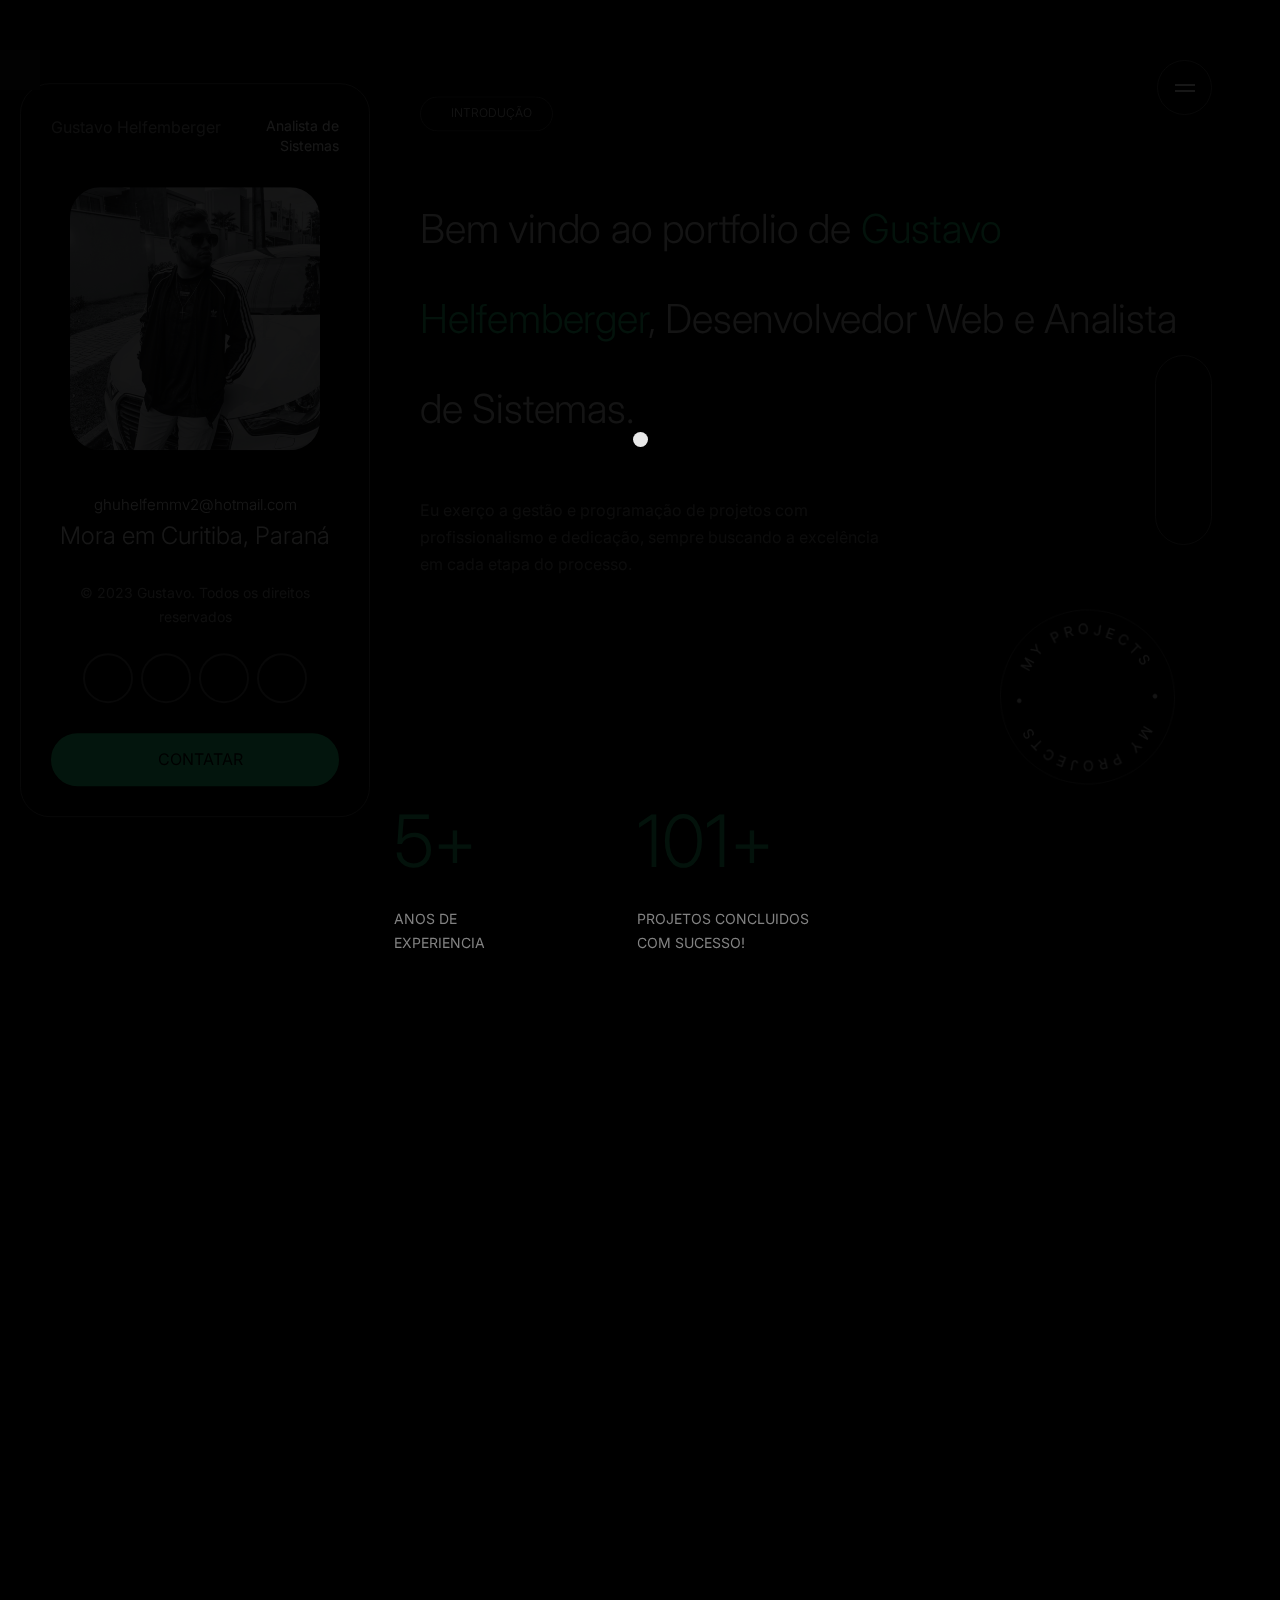
==== commit d5658494: "." ====
--- a/home1.html
+++ b/home1.html
@@ -225,8 +225,8 @@
 
                 <div class="left-sidebar">
                     <div class="sidebar-header d-flex align-items-center justify-content-between">
-                        <img src="assets/images/logo.png" alt="Logo">
-                        <span class="designation">Framer Designer & Developer</span>
+
+                        <span class="designation">Analista de Sistemas </span>
                     </div>
                     <img class="me" src="assets/images/me.jpg" alt="Me">
                     <h2 class="email">ghuhelfemmv2@hotmail.com</h2>
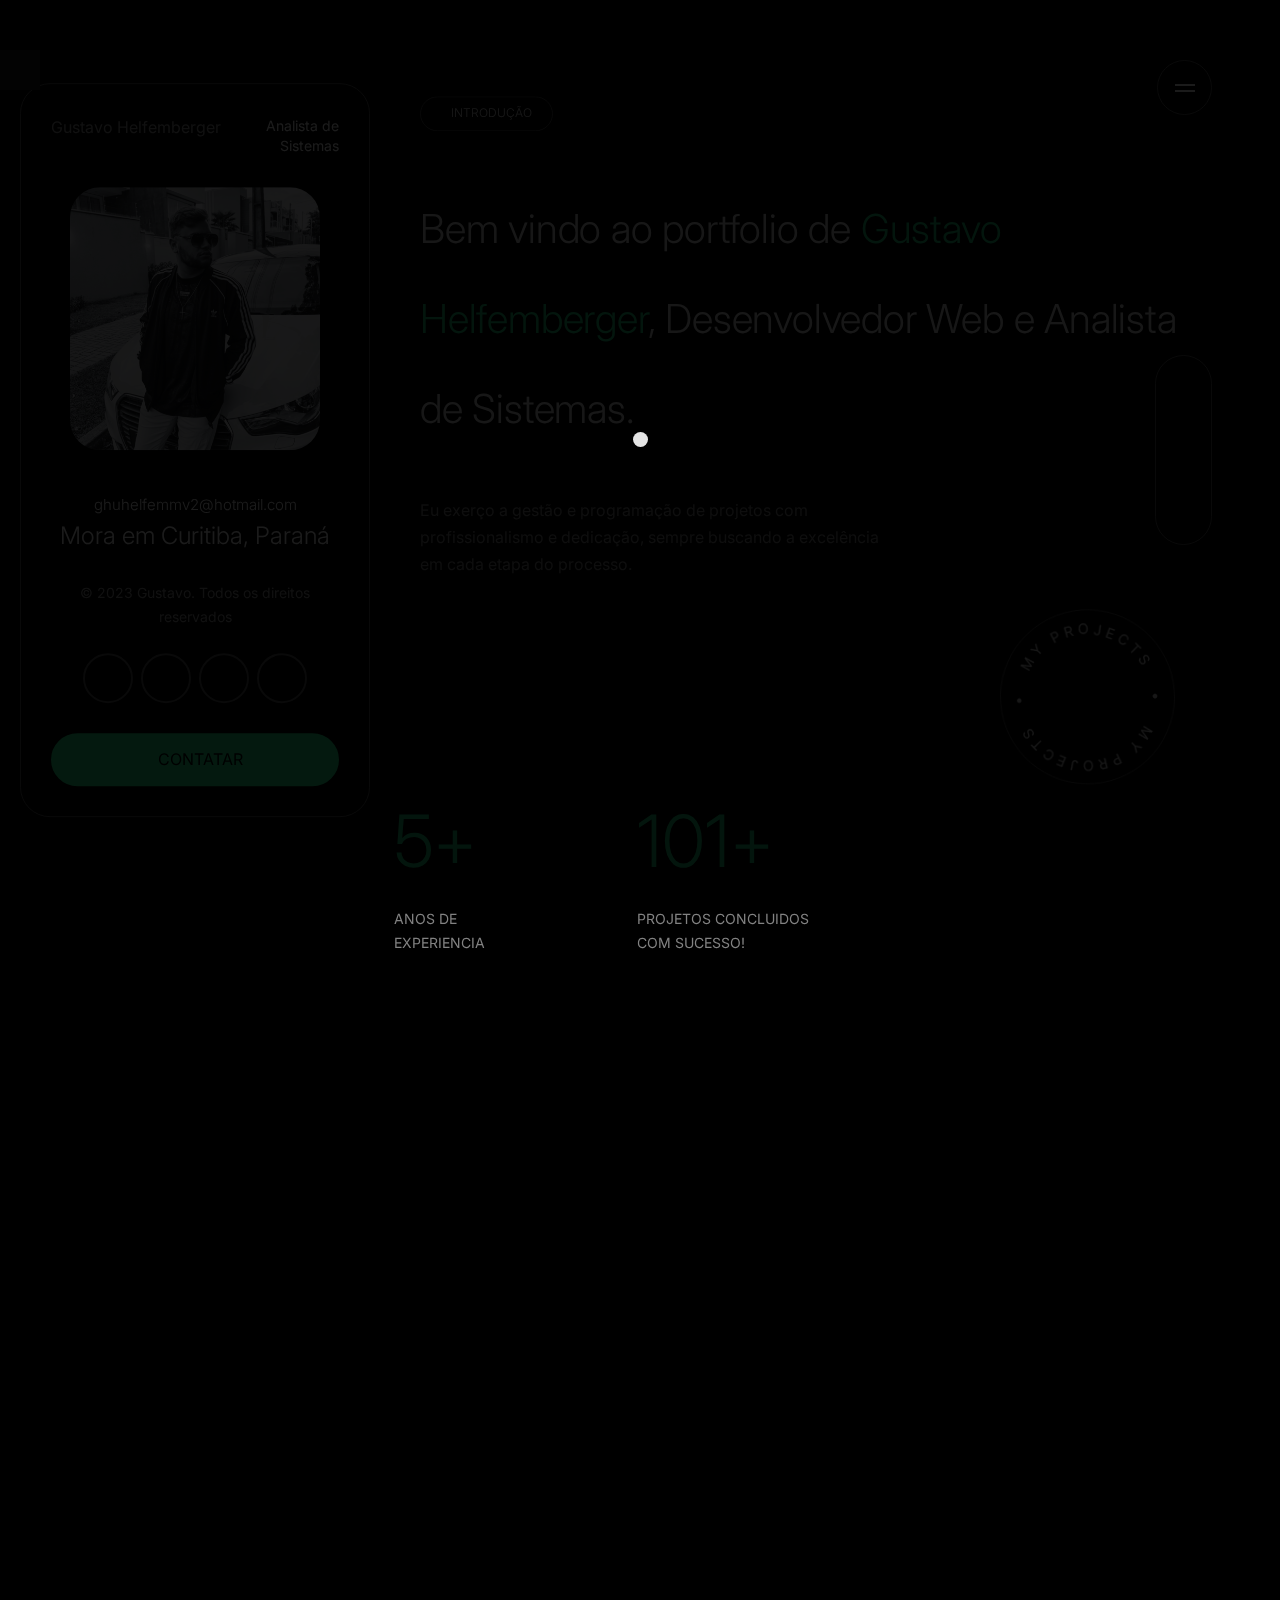
==== commit 20d0f1cf: "." ====
--- a/home1.html
+++ b/home1.html
@@ -567,7 +567,7 @@
                                 <h4 class="subtitle scroll-animation" data-animation="fade_from_bottom">
                                     <i class="lar la-comment"></i> Avaliações
                                 </h4>
-                                <h1 class="scroll-animation" data-animation="fade_from_bottom">Trusted by <span>Hundered Clients</span></h1>
+                                <h1 class="scroll-animation" data-animation="fade_from_bottom">Comentario dos nossos <span>Clientes</span></h1>
                             </div>
         
                             <div class="testimonial-slider-wrap scroll-animation" data-animation="fade_from_bottom">
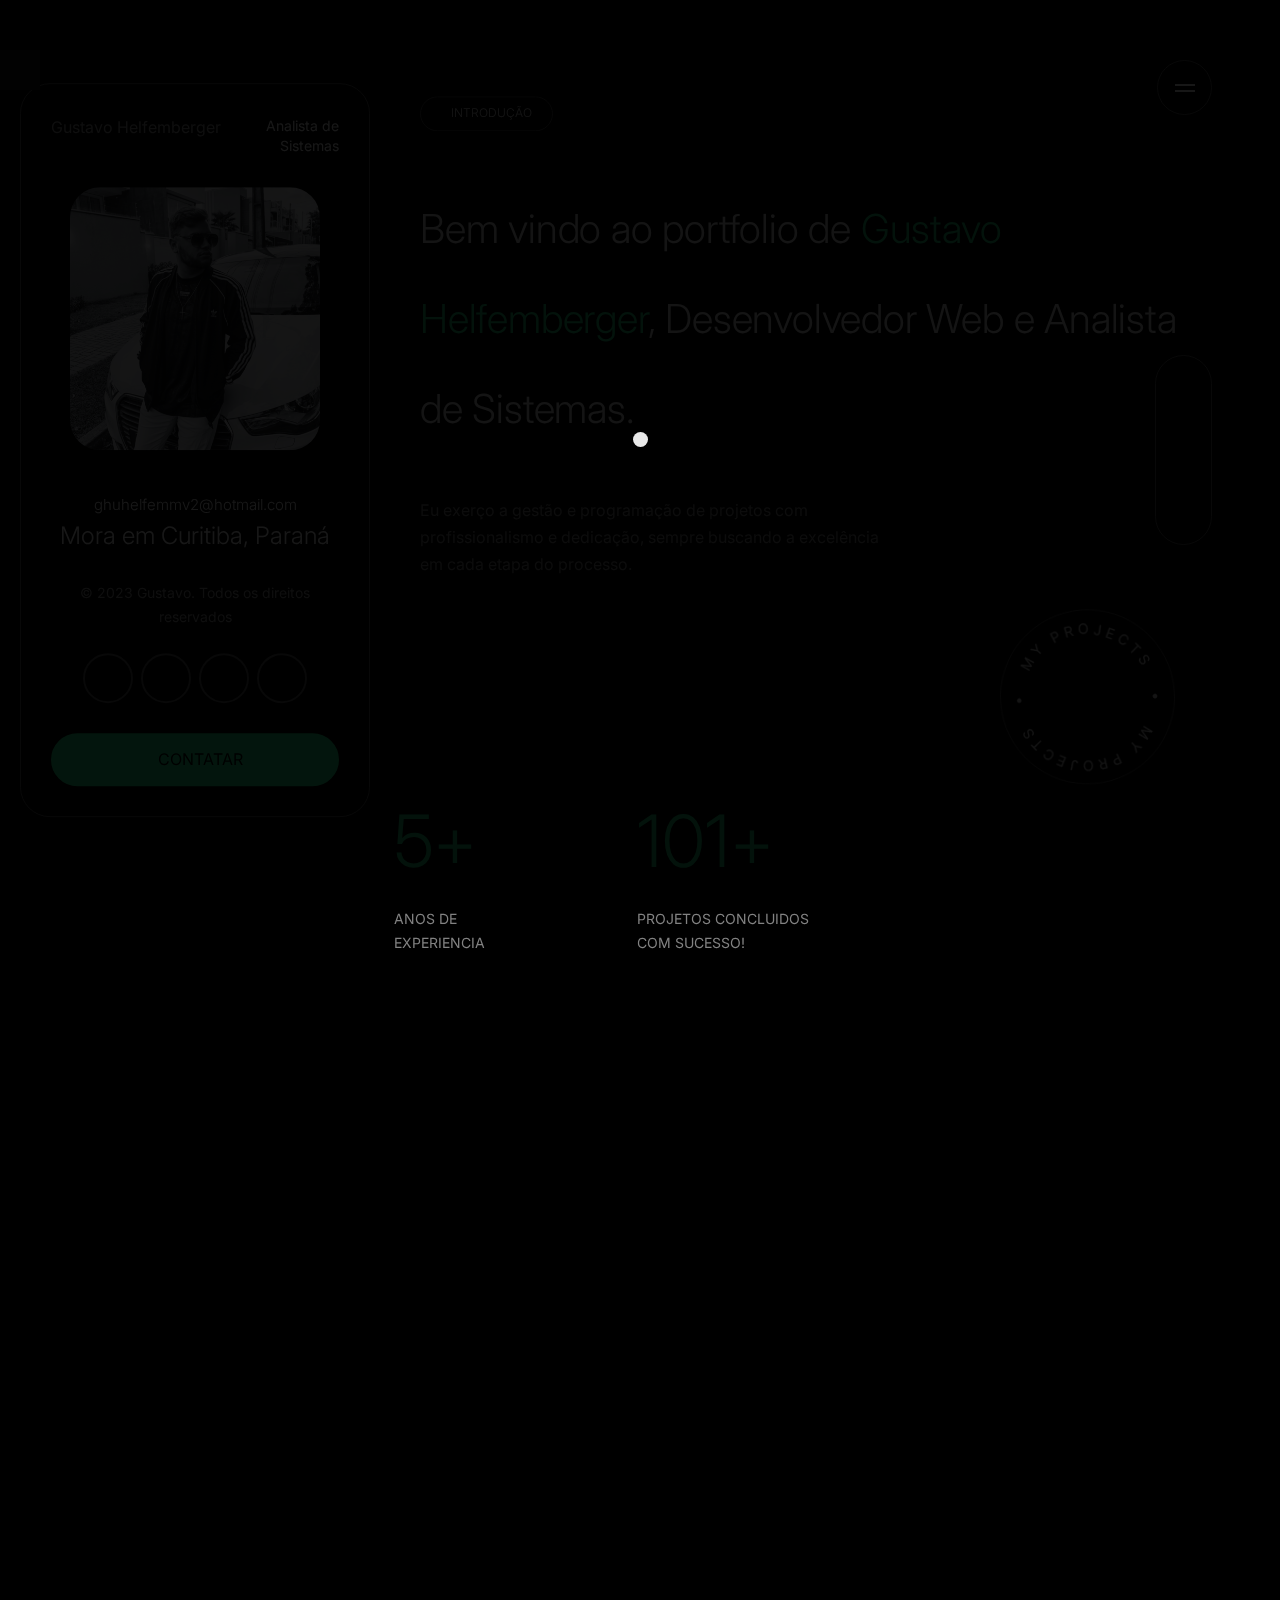
==== commit bae4708b: "pagina principal trocada" ====
--- a/home1.html
+++ b/home1.html
@@ -28,7 +28,7 @@
 
 </head>
 <body class="home1-page">
-
+    
     <video class="body-overlay" muted autoplay loop>
         <source src="assets/images/video1.mp4" type="video/mp4">
     </video>
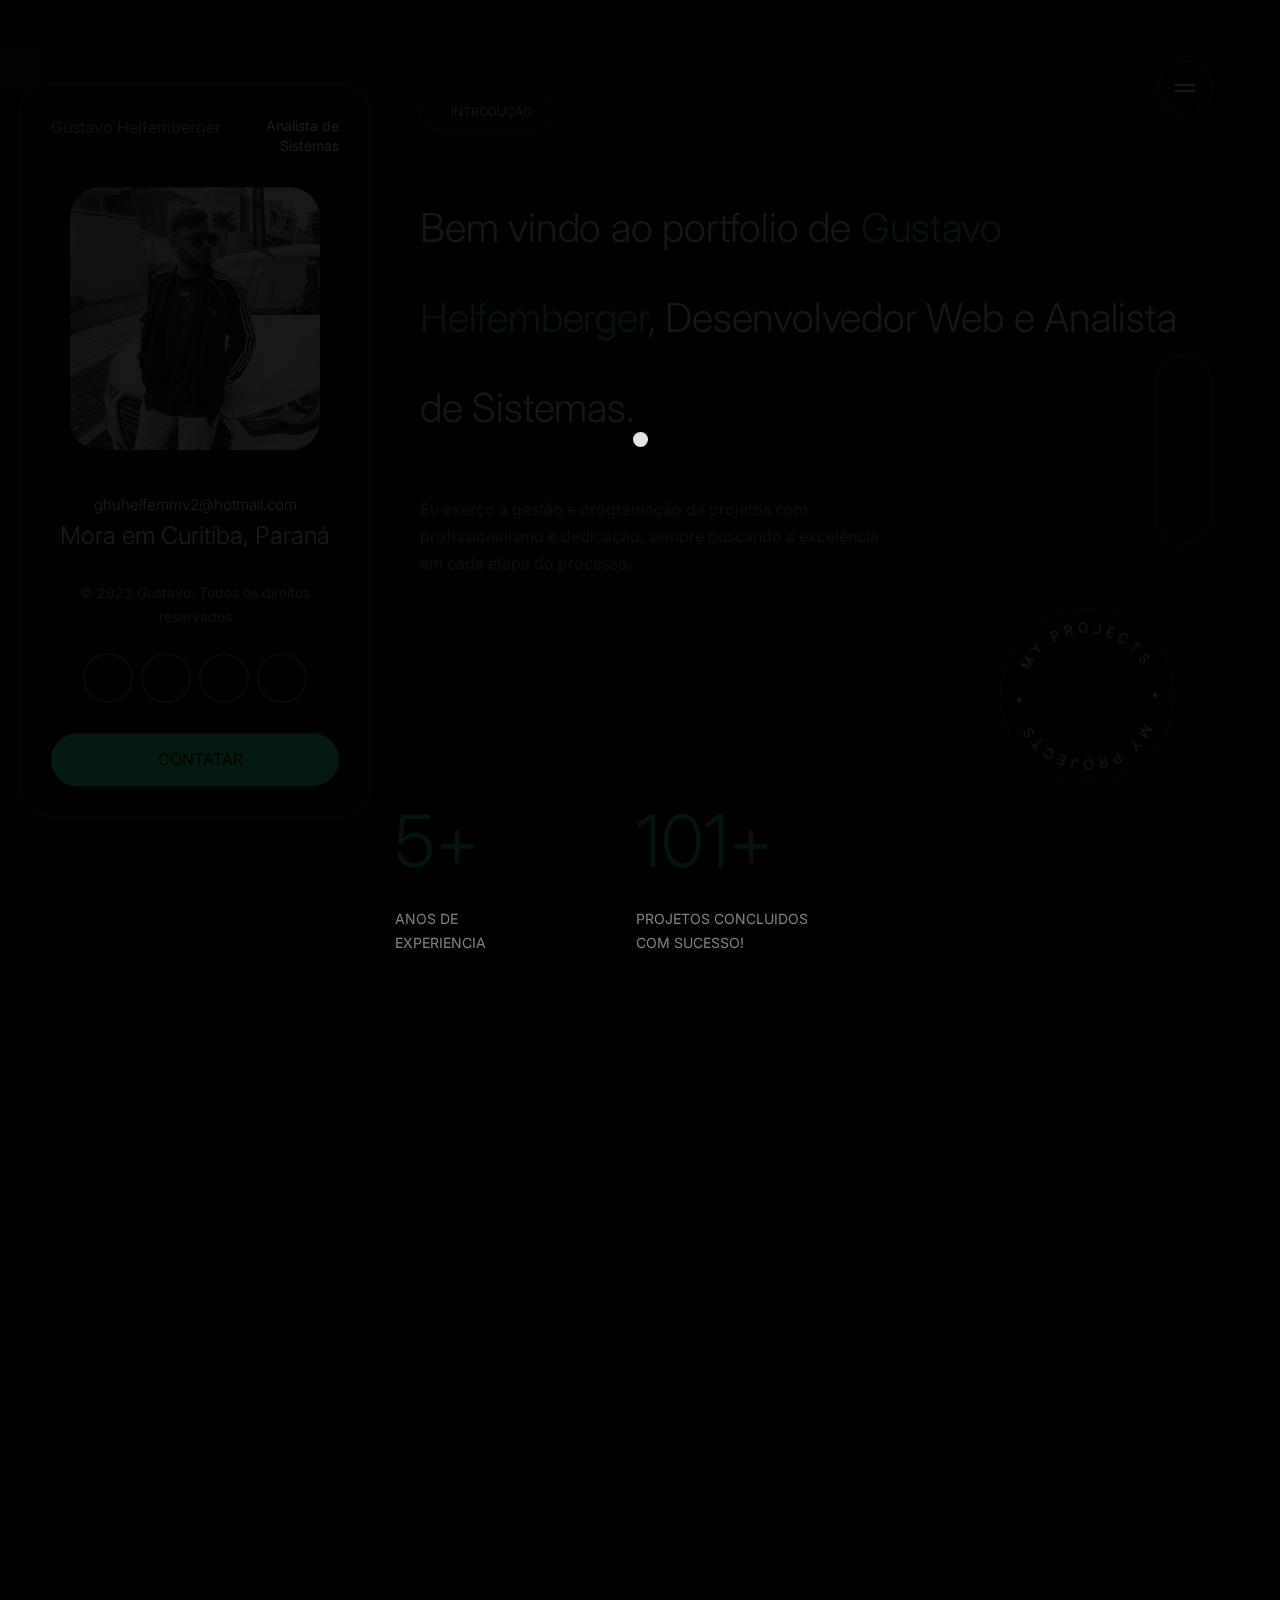
==== commit 072c74a4: "Tradução feira no NAV, e mp3 adicionado em outras paginas" ====
--- a/home1.html
+++ b/home1.html
@@ -45,6 +45,8 @@
     <div class="global-color">
         <span class="setting-toggle">
             <i class="las la-cog"></i>
+        </span>
+        <span>
         </span>
         <div class="inner">
             <div class="overlay"></div>
@@ -76,6 +78,7 @@
                         <li><a href="home6.html">Cor Solida</a></li>
                         <li><a href="home5.html">Linhas Simples</a></li>
                     </ul>
+                    <button class="audio" onclick="document.getElementsByTagName('audio')[0].play()">Play Music</button>
                 </div>
             </div>
         </div>
@@ -156,22 +159,22 @@
         </li>
         <li>
             <a class="scroll-to" href="#about">
-                <span>About</span> <i class="lar la-user"></i>
+                <span>Sobre</span> <i class="lar la-user"></i>
             </a>
         </li>
         <li>
             <a class="scroll-to" href="#resume">
-                <span>Resume</span> <i class="las la-briefcase"></i>
+                <span>Resumo</span> <i class="las la-briefcase"></i>
             </a>
         </li>
         <li>
             <a class="scroll-to" href="#services">
-                <span>Services</span> <i class="las la-stream"></i>
+                <span>Serviços</span> <i class="las la-stream"></i>
             </a>
         </li>
         <li>
             <a class="scroll-to" href="#skills">
-                <span>Skills</span> <i class="las la-shapes"></i>
+                <span>Meus Conhecimentos</span> <i class="las la-shapes"></i>
             </a>
         </li>
         <li>
@@ -181,12 +184,12 @@
         </li>
         <li>
             <a class="scroll-to" href="#testimonial">
-                <span>Testimonial</span> <i class="lar la-comment"></i>
+                <span>Avaliações</span> <i class="lar la-comment"></i>
             </a>
         </li>
         <li>
             <a class="scroll-to" href="#contact">
-                <span>Contact</span> <i class="las la-envelope"></i>
+                <span>Contato</span> <i class="las la-envelope"></i>
             </a>
         </li>
     </ul>
@@ -214,9 +217,11 @@
                 <a href="#"><i class="lab la-github"></i></a>
             </li>
         </ul>
+       
         <a href="#" class="theme-btn">
             <i class="las la-envelope"></i> Contatar
         </a>
+       
     </div>
 
     <main class="drake-main">
@@ -820,6 +825,9 @@
     <script src="assets/js/main.js"></script>
     <script src="assets/js/ajax-form.js"></script>
     <script src="assets/js/color.js"></script>
+    <audio>
+        <source src="./assets/audio/lofi.mp3" type="audio/mp3">
+      </audio>
 
 </body>
 
--- a/assets/css/style.css
+++ b/assets/css/style.css
@@ -71,6 +71,40 @@
     width: 100%;
     margin-left: auto;
 }
+.audio{
+    background: var(--primary_color);
+    color: #000000;
+    display: block;
+    text-align: center;
+    padding: 11px 58px 10px 58px;
+    display: inline-flex;
+    transform: scale(0.7);
+    align-items: center;
+    border-radius: 30px;
+    justify-content: center;
+    text-transform: uppercase;
+    border: none;
+    transition: .3s;
+    cursor: pointer;
+    border: 2px solid var(--primary_color);
+
+}
+
+#play{
+    filter: grayscale(100%) invert(100%);
+}
+
+#play:hover{
+    filter: grayscale(0%) invert(0%);
+}
+
+.audio:hover {
+    background: none;
+    color: var(--primary_color);
+
+
+}
+
 .theme-btn {
     background: var(--primary_color);
     color: #000000;
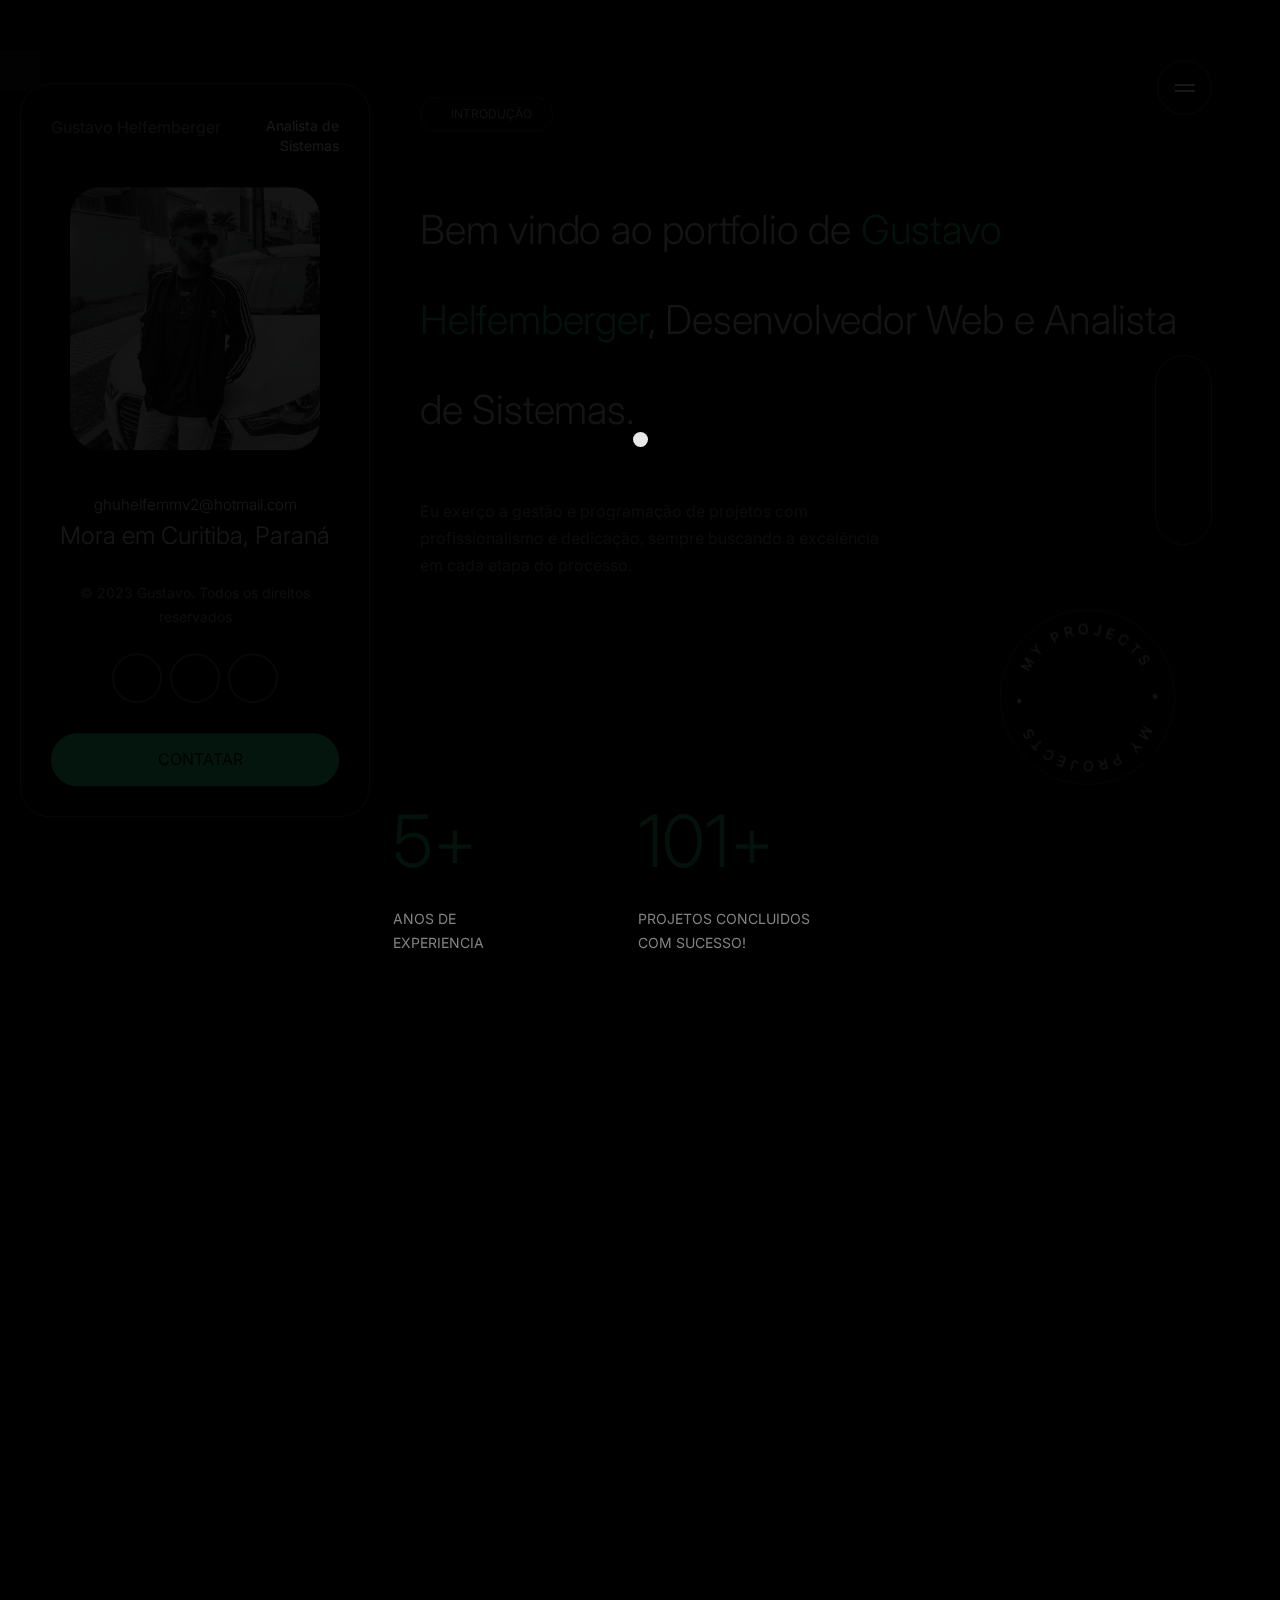
==== commit bc6e1af4: "traduções realizadas e redes sociais ajustadas" ====
--- a/home1.html
+++ b/home1.html
@@ -137,14 +137,12 @@
             <div class="sidebar-social">
                 <p>Social</p>
                 <ul class="social-links d-flex align-items-center">
-                    <li>
-                        <a href="#"><i class="lab la-twitter"></i></a>
-                    </li>
-                    <li>
-                        <a href="#"><i class="lab la-dribbble"></i></a>
-                    </li>
-                    <li>
-                        <a href="#"><i class="lab la-instagram"></i></a>
+                    
+                    <li>
+                        <a target="_blank" href="https://jagustinha.github.io/portfolio/index.html"><i class="lab la-dribbble"></i></a>
+                    </li>
+                    <li>
+                        <a target="_blank" href="https://www.instagram.com/hellfemberger/"><i class="lab la-instagram"></i></a>
                     </li>
                 </ul>
             </div>
@@ -205,16 +203,13 @@
         <p class="copyright">&copy; 2023 Gustavo. Todos os direitos reservados</p>
         <ul class="social-profile d-flex align-items-center flex-wrap justify-content-center">
             <li>
-                <a href="#"><i class="lab la-twitter"></i></a>
+                <a target="_blank" href="https://github.com/Jagustinha"><i class="lab la-dribbble"></i></a>
             </li>
             <li>
-                <a href="#"><i class="lab la-dribbble"></i></a>
+                <a target="_blank" href="https://www.instagram.com/hellfemberger/"><i class="lab la-instagram"></i></a>
             </li>
             <li>
-                <a href="#"><i class="lab la-instagram"></i></a>
-            </li>
-            <li>
-                <a href="#"><i class="lab la-github"></i></a>
+                <a target="_blank" href="https://github.com/Jagustinha"><i class="lab la-github"></i></a>
             </li>
         </ul>
        
@@ -238,17 +233,15 @@
                     <h2 class="address"> De Curitiba, Parana</h2>
                     <p class="copyright">&copy; 2023 Gustavo. Todos os direitos reservados</p>
                     <ul class="social-profile d-flex align-items-center flex-wrap justify-content-center">
+                        
                         <li>
-                            <a href="#"><i class="lab la-twitter"></i></a>
+                            <a target="_blank" href="https://jagustinha.github.io/portfolio/index.html"><i class="lab la-dribbble"></i></a>
                         </li>
                         <li>
-                            <a href="#"><i class="lab la-dribbble"></i></a>
+                            <a target="_blank" href="https://www.instagram.com/hellfemberger/"><i class="lab la-instagram"></i></a>
                         </li>
                         <li>
-                            <a href="#"><i class="lab la-instagram"></i></a>
-                        </li>
-                        <li>
-                            <a href="#"><i class="lab la-github"></i></a>
+                            <a target="_blank" href="https://github.com/Jagustinha"><i class="lab la-github"></i></a>
                         </li>
                     </ul>
                     <a href="#" class="theme-btn">
@@ -770,14 +763,15 @@
                                                 <option value="subject1">Duvidas</option>
                                                 <option value="subject2">Desejo contratar você</option>
                                                 <option value="subject3">Desejo serviços freelancers</option>
+                                                <option value="subject1">Outros</option>
 
                                             </select>
                                         </div>
                                     </div>
                                     <div class="col-md-12">
                                         <div class="input-group">
-                                            <label for="budget">Nome da sua Empresa <span>(opcional)</span></label>
-                                            <input type="number" name="budget" id="budget" placeholder="Descreva o nome do seu Projeto">
+                                            <label for="budget">Nome do seu Projeto <span>(opcional)</span></label>
+                                            <input type="text" name="budget" id="budget" placeholder="Descreva o nome do seu Projeto">
                                         </div>
                                     </div>
                                     <div class="col-md-12">
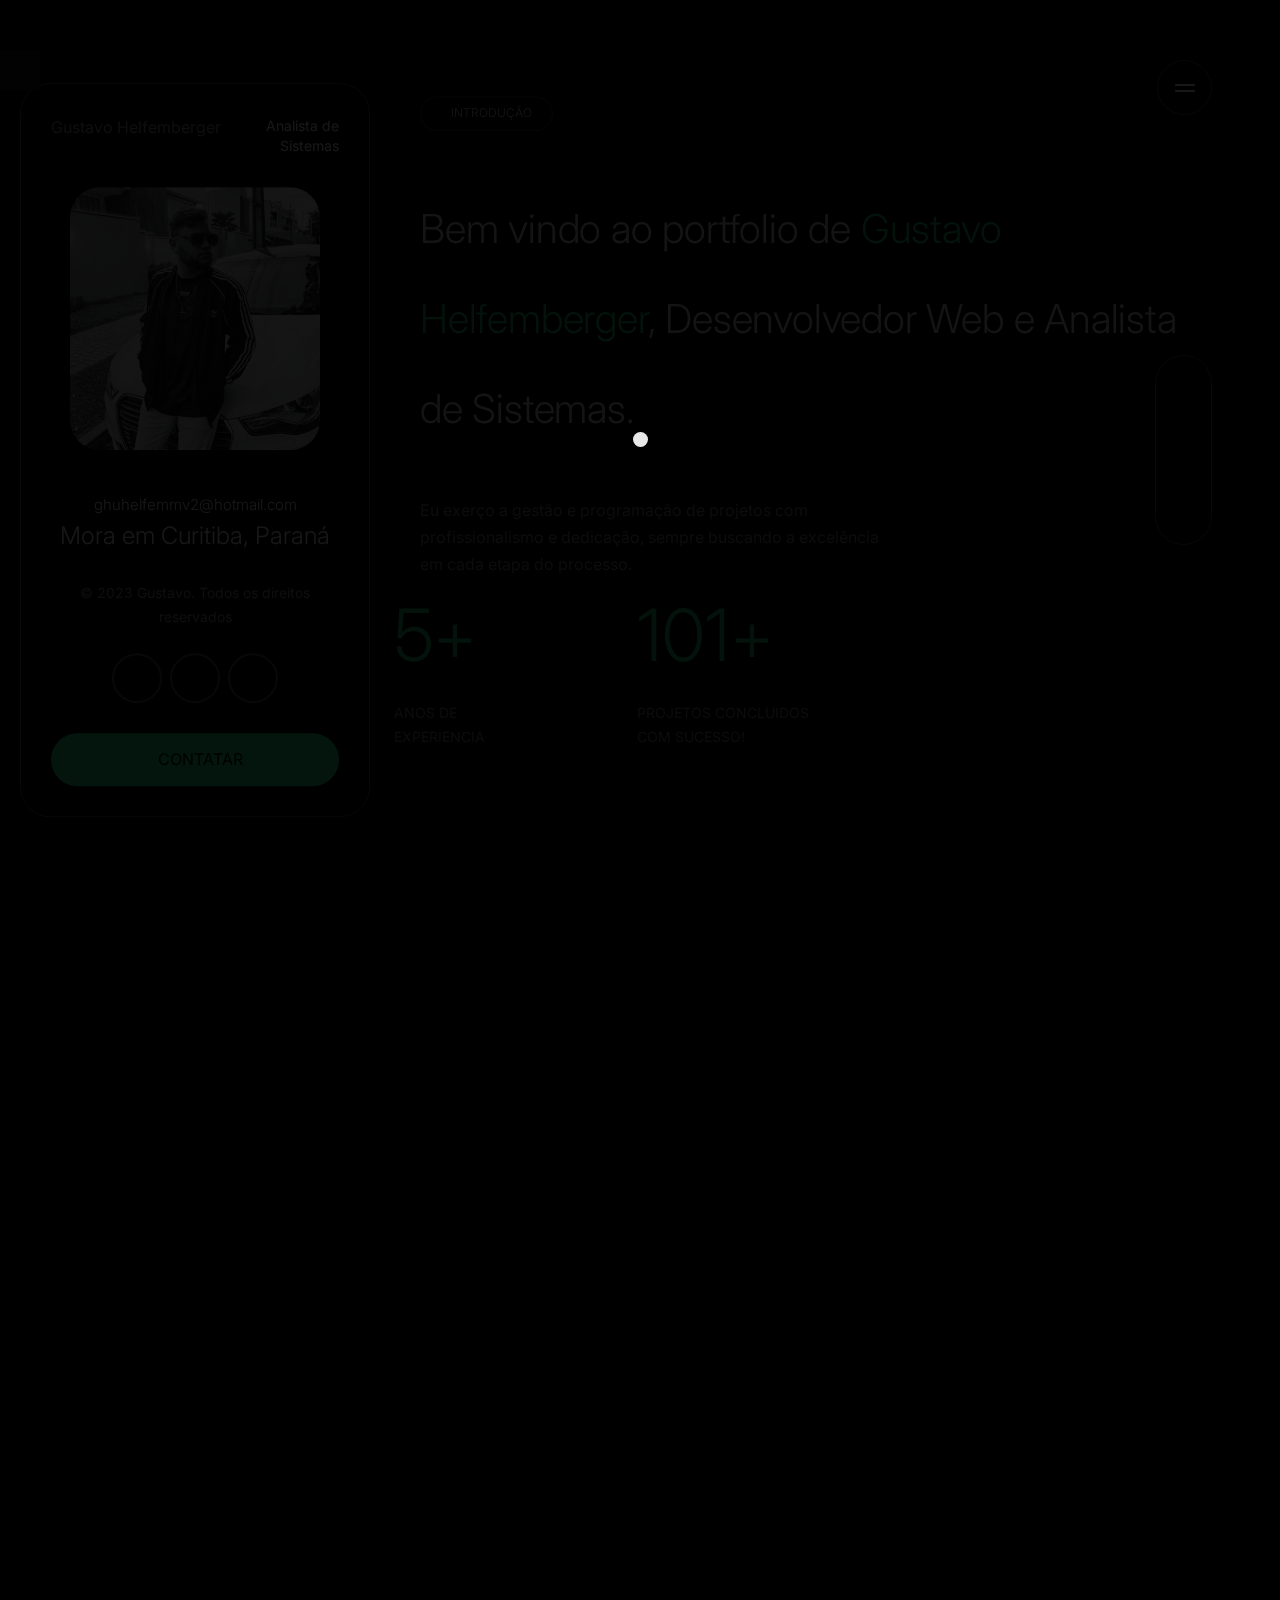
==== commit e9388b9f: "traduções realizadas e redes sociais ajustadas v2" ====
--- a/home1.html
+++ b/home1.html
@@ -260,13 +260,6 @@
                                 <h1 id="title1" class="scroll-animation" data-animation="fade_from_bottom">Bem vindo ao portfolio de <span>Gustavo Helfemberger</span>, Desenvolvedor Web e Analista de Sistemas.</h1>
                             </div>
                             <p class="scroll-animation" data-animation="fade_from_bottom">Eu exerço a gestão e programação de projetos com profissionalismo e dedicação, sempre buscando a excelência em cada etapa do processo.</p>
-                            <a href="#portfolio" 
-                                class="go-to-project-btn scroll-to scroll-animation" 
-                                data-animation="rotate_up">
-                                <img src="assets/images/round-text.png" alt="Rounded Text">
-                                <i class="las la-arrow-down"></i>
-                            </a>
-        
                             <div class="facts d-flex">
                                 <div class="left scroll-animation" data-animation="fade_from_left">
                                     <h1>5+</h1>
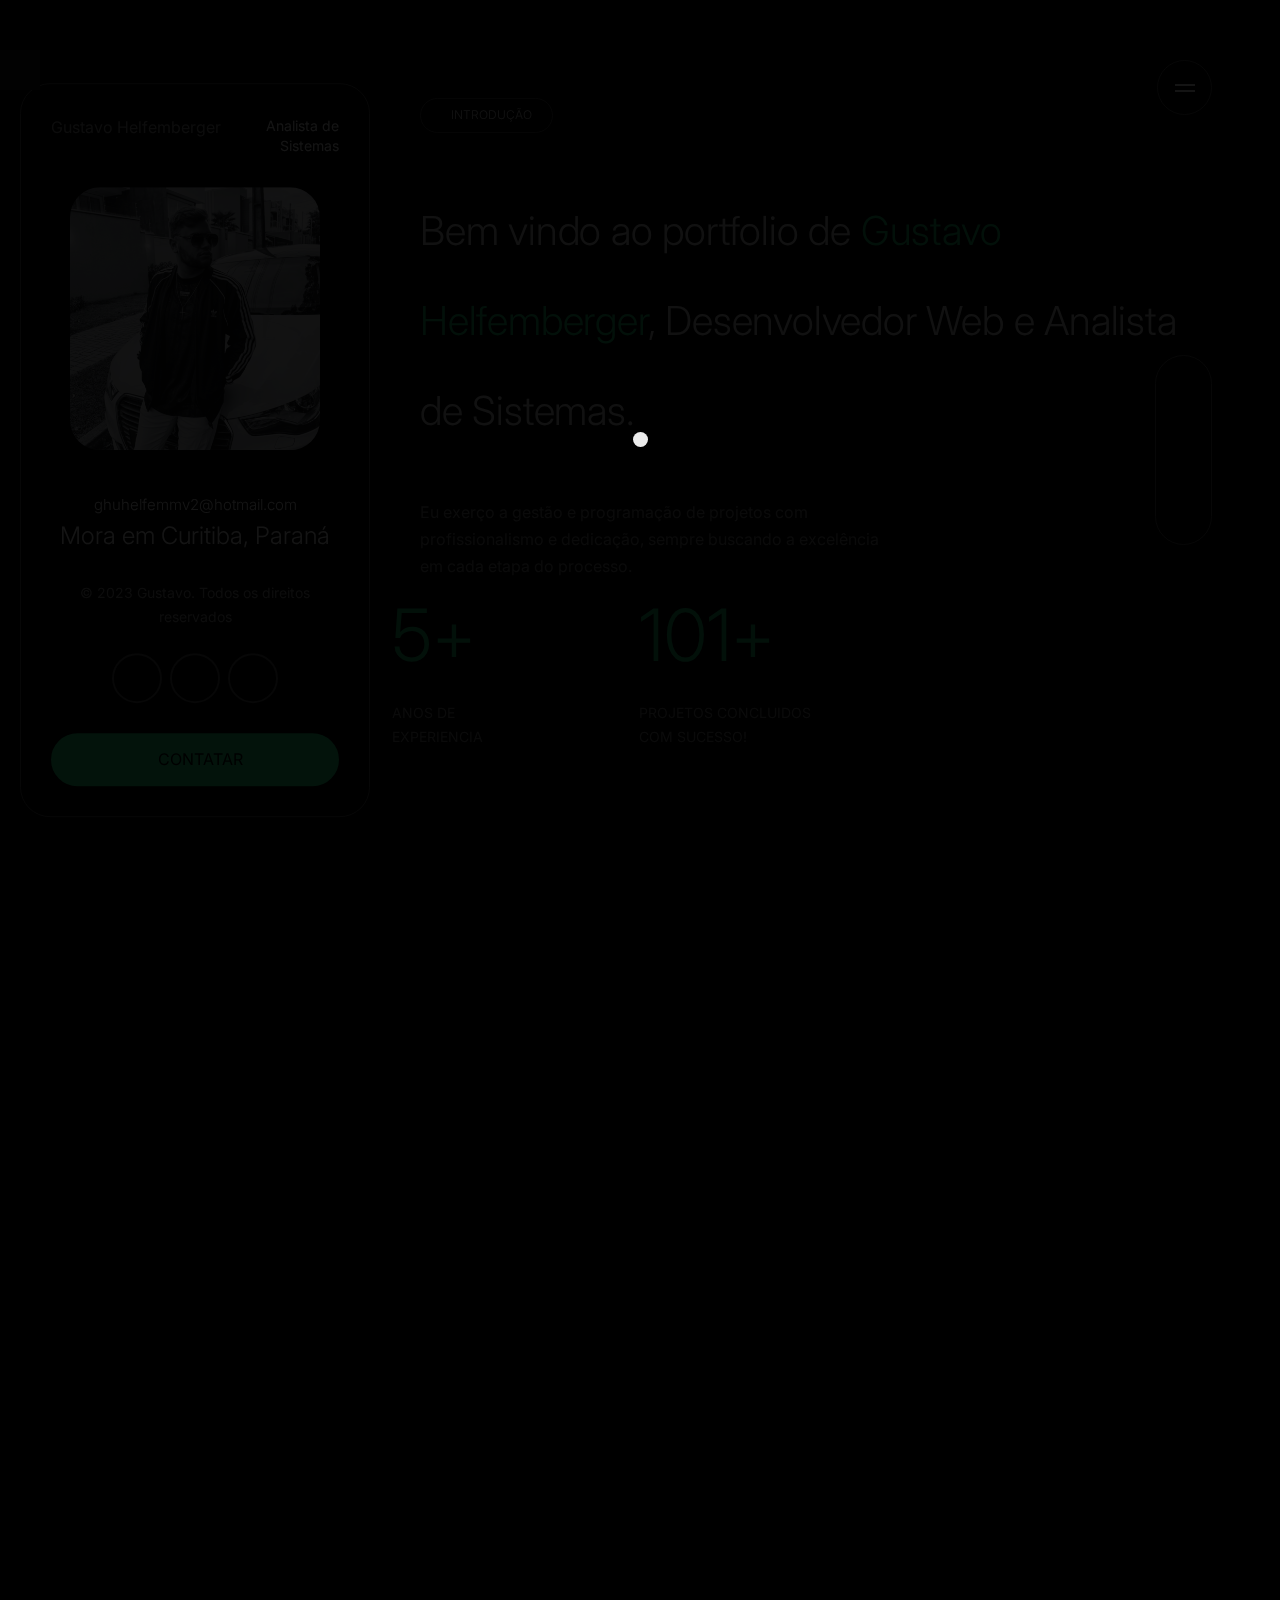
==== commit 21346311: "." ====
--- a/home1.html
+++ b/home1.html
@@ -670,7 +670,7 @@
                                                     <p class="text-right">Para pequenos projetos!<br>
                                                        </p>
                                                 </div>
-                                                <h1>R$50<span>/ Horas</span></h1>
+                                                <h1>R$50<span>/ Hora</span></h1>
                                             </div>
                                             <ul class="feature-lists">
                                                 <li>Precisamos do seu wireframe.</li>
@@ -689,7 +689,7 @@
                                                     <h4>premium</h4>
                                                     <p class="text-right">Para projetos grandes!<br></p>
                                                 </div>
-                                                <h1>R$80 <span>/ Horas</span></h1>
+                                                <h1>R$80 <span>/ Hora</span></h1>
                                             </div>
                                             <ul class="feature-lists">
                                                 <li>Não é necessário wireframe ou qualquer coisa do tipo.</li>
